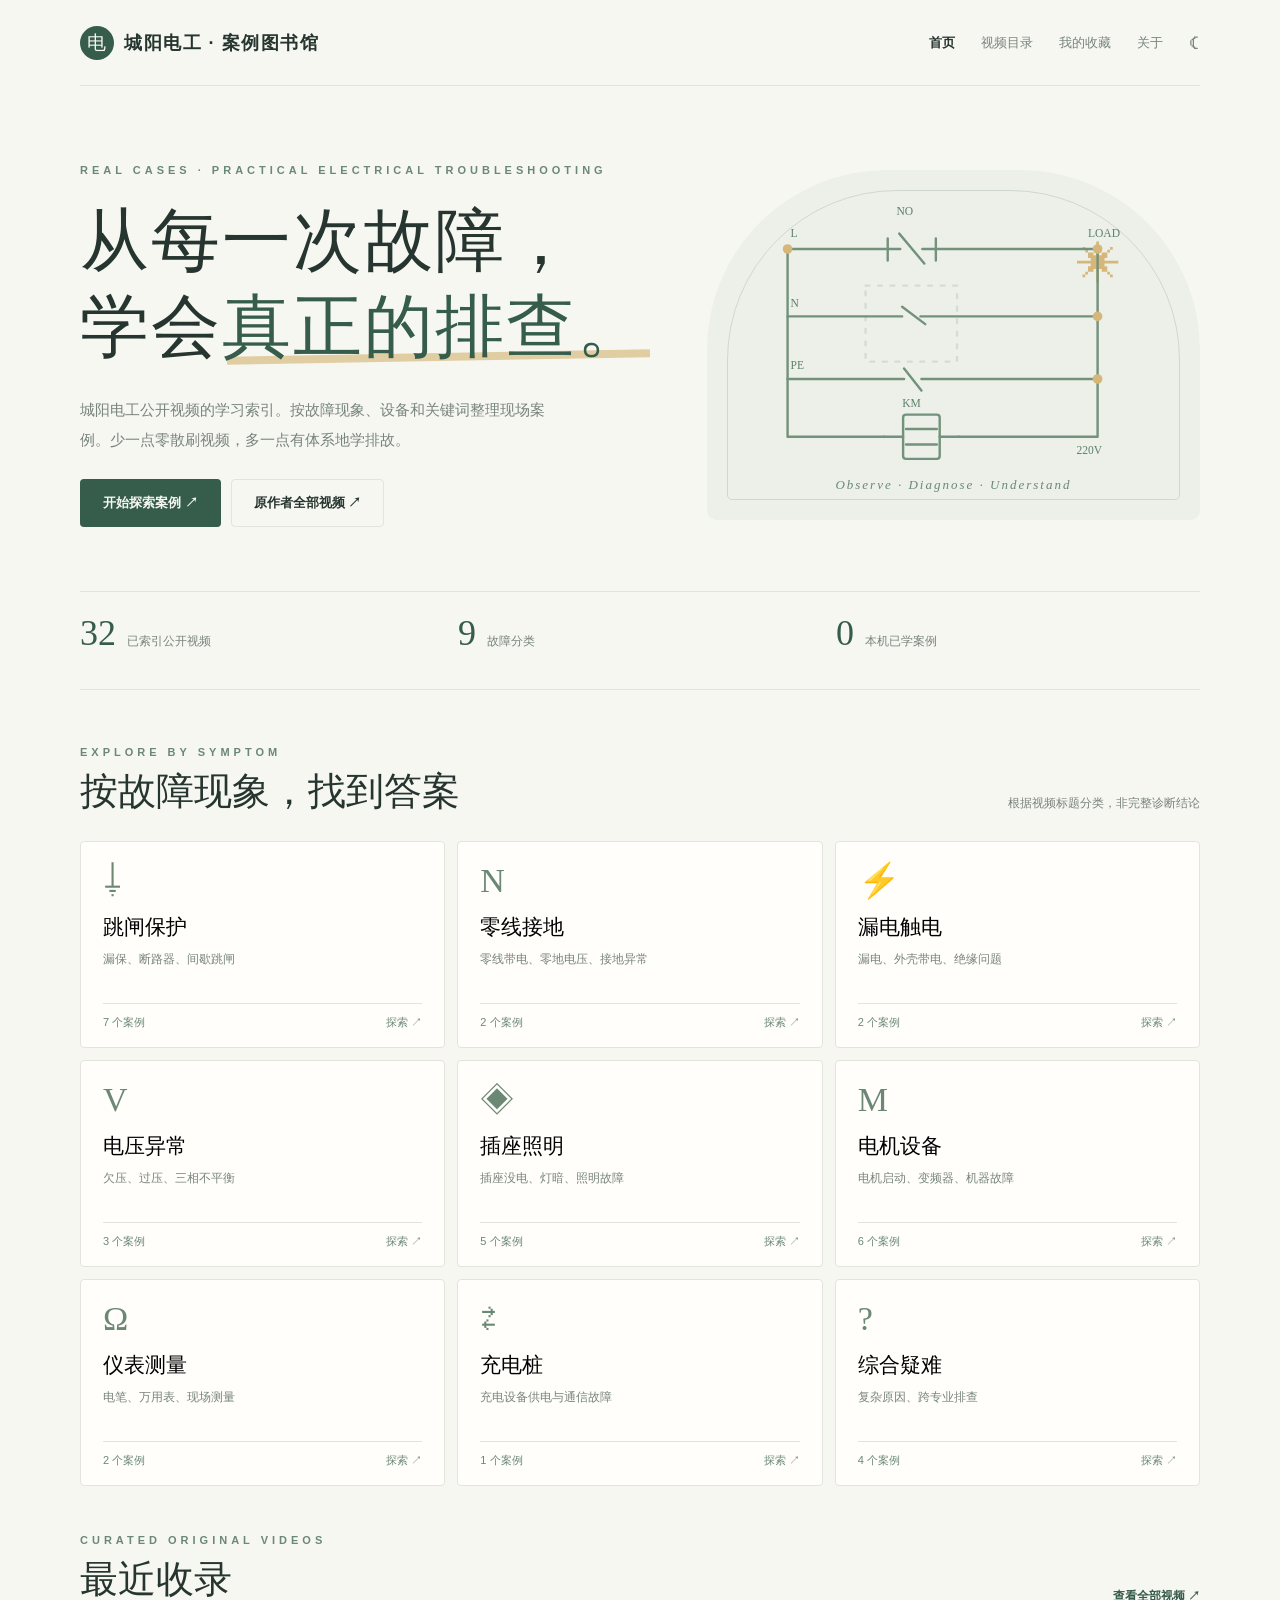
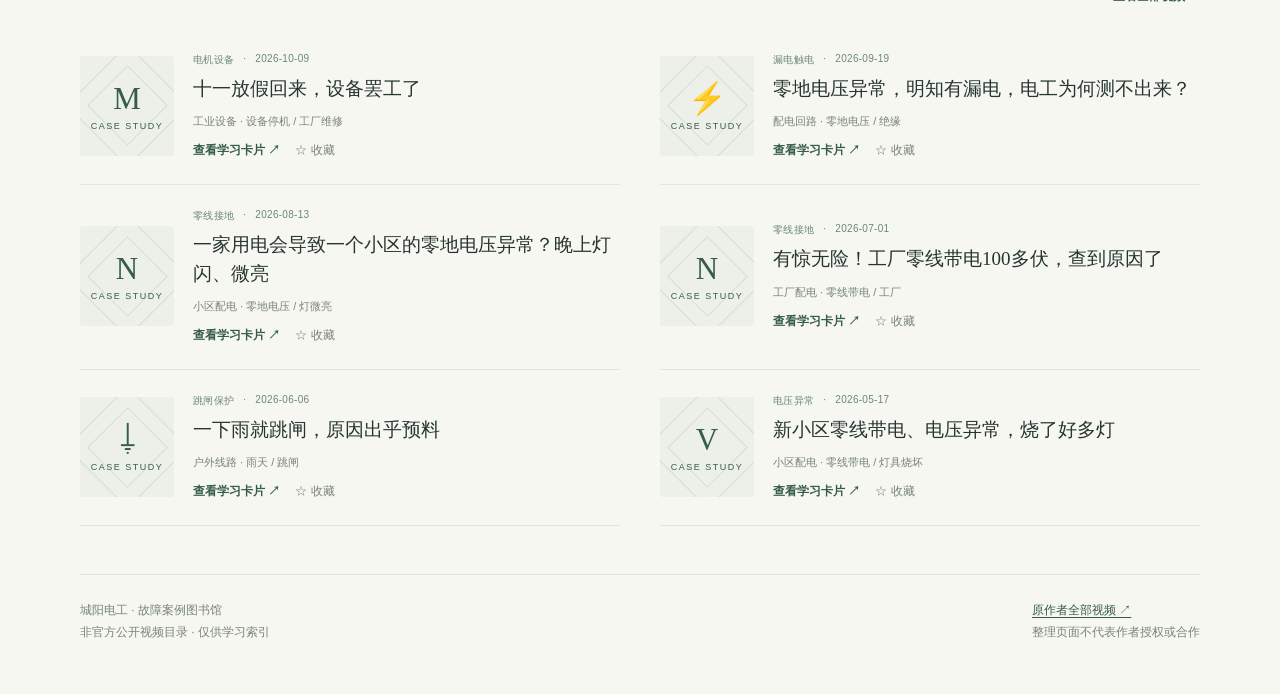
==== chengyang/index.html @ 98146a5b "Launch Chengyang electrician case library with filters, notes, bookmarks and original video links" ====
<!doctype html>
<html lang="zh-CN">
<head>
<meta charset="UTF-8">
<meta name="viewport" content="width=device-width,initial-scale=1,viewport-fit=cover">
<meta name="theme-color" content="#f7f7f2">
<meta name="description" content="城阳电工 · 故障案例图书馆：按跳闸、漏电、零线异常、电压异常、电机和设备等主题整理作者公开视频，并支持检索、收藏和学习笔记。">
<title>城阳电工 · 故障案例图书馆</title>
<style>
:root{--paper:#f7f7f2;--surface:#fffefb;--ink:#26352f;--muted:#78847c;--subtle:#a7b0a7;--green:#365c4b;--green2:#6b8874;--gold:#d6b779;--border:#e1e5db;--shade:#ecf0e9;--danger:#9d5b49;--serif:'Songti SC','STSong','Noto Serif CJK SC','SimSun',Georgia,serif;--sans:-apple-system,BlinkMacSystemFont,'PingFang SC','Microsoft YaHei','Noto Sans CJK SC',sans-serif}
:root.dark{--paper:#171e1a;--surface:#202a24;--ink:#ecf1e8;--muted:#adbbae;--subtle:#7c9583;--green:#b3d3bd;--green2:#93b19b;--gold:#ba9964;--border:#34483b;--shade:#28362c;--danger:#e1a18e;color-scheme:dark}
*{box-sizing:border-box}html{scroll-behavior:smooth}body{margin:0;background:var(--paper);color:var(--ink);font-family:var(--sans);-webkit-font-smoothing:antialiased}a{color:inherit}button,input,select,textarea{font:inherit}button,a,input,select,textarea{outline-offset:3px}button{cursor:pointer}button:disabled{opacity:.45;cursor:not-allowed}
button:focus-visible,a:focus-visible,input:focus-visible,textarea:focus-visible{outline:2px solid var(--green)}
button{border:0} .container{width:min(1120px,calc(100% - 64px));margin:auto}.top{height:86px;display:flex;align-items:center;justify-content:space-between;border-bottom:1px solid var(--border);gap:12px}.logo{display:flex;align-items:center;gap:10px;text-decoration:none;font-weight:700;letter-spacing:1.5px;font-size:18px;white-space:nowrap}.mark{display:grid;place-items:center;background:var(--green);color:var(--paper);width:34px;height:34px;border-radius:50%;font:19px Georgia,serif}.nav{display:flex;align-items:center;gap:24px}.nav button{background:transparent;color:var(--muted);padding:10px 1px;font-size:13px;white-space:nowrap}.nav button.active{color:var(--ink);font-weight:700}.theme{font-size:20px!important} .kicker{font-size:11px;letter-spacing:4px;font-weight:800;color:var(--green2)}.hero{padding:78px 0 64px;display:grid;grid-template-columns:1.08fr .92fr;gap:48px;align-items:center}.hero h1{font:500 clamp(42px,5.4vw,73px)/1.25 var(--serif);letter-spacing:2px;margin:22px 0 24px}.hero h1 em{font-style:normal;color:var(--green);position:relative}.hero h1 em:after{content:'';position:absolute;height:8px;background:var(--gold);opacity:.65;left:5px;right:-2px;bottom:4px;z-index:-1;transform:rotate(-1deg)}.hero p{max-width:470px;font-size:15px;line-height:2;color:var(--muted);margin:0 0 24px}.actions{display:flex;gap:10px;align-items:center;flex-wrap:wrap}.primary{background:var(--green);color:var(--paper);padding:15px 23px;border-radius:4px;font-weight:700;font-size:13px}.primary:hover{filter:brightness(.93)}.secondary{background:transparent;border:1px solid var(--border);color:var(--ink);padding:14px 22px;border-radius:4px;font-weight:600;font-size:13px}.art{min-height:350px;background:var(--shade);border-radius:180px 180px 9px 9px;position:relative;overflow:hidden;display:flex;align-items:center;justify-content:center}.art:after{content:'';position:absolute;inset:20px;border:1px solid var(--green2);opacity:.23;border-radius:170px 170px 5px 5px}.diagram{width:82%;z-index:1}.art-note{position:absolute;bottom:27px;text-align:center;font:italic 13px Georgia,serif;letter-spacing:2px;color:var(--green2)}.spark{position:absolute;top:20%;right:16%;font-size:44px;color:var(--gold)}.rule{border-top:1px solid var(--border)}.stats{display:grid;grid-template-columns:repeat(3,1fr);padding:20px 0 35px;gap:14px}.stat{display:flex;align-items:baseline;gap:11px}.stat strong{font:36px Georgia,serif;color:var(--green)}.stat span{font-size:12px;color:var(--muted)}.section{padding:56px 0 48px}.heading{display:flex;justify-content:space-between;gap:15px;align-items:end;margin-bottom:24px}.heading h2{margin:9px 0 0;font:500 clamp(27px,3vw,39px)/1.3 var(--serif)}.heading p{color:var(--muted);font-size:12px;margin:0 0 5px}.categories{display:grid;grid-template-columns:repeat(3,1fr);gap:12px}.category{background:var(--surface);border:1px solid var(--border);padding:22px 22px 17px;border-radius:4px;text-align:left;transition:transform .2s,box-shadow .2s}.category:hover{transform:translateY(-2px);box-shadow:0 10px 30px #26352f10}.category .symbol{font:34px Georgia,serif;color:var(--green2);line-height:1}.category h3{font:500 21px var(--serif);margin:15px 0 8px}.category p{font-size:12px;color:var(--muted);line-height:1.7;min-height:39px;margin:0 0 15px}.category footer{border-top:1px solid var(--border);padding-top:11px;font-size:11px;color:var(--green2);display:flex;justify-content:space-between}.catalog{padding:55px 0 80px}.toolbar{display:grid;grid-template-columns:1fr auto;gap:12px;align-items:center;margin-bottom:18px}.search{position:relative}.search input{width:100%;padding:17px 18px 17px 46px;border:1px solid var(--border);border-radius:4px;background:var(--surface);color:var(--ink);font-size:14px}.search svg{position:absolute;top:17px;left:17px;stroke:var(--muted)}.toolbar select{height:53px;padding:0 15px;border:1px solid var(--border);background:var(--surface);color:var(--ink);border-radius:4px}.chips{display:flex;gap:9px;overflow-x:auto;scrollbar-width:none;padding:0 0 20px}.chips::-webkit-scrollbar{display:none}.chip{border:1px solid var(--border);border-radius:50px;padding:9px 15px;background:transparent;color:var(--muted);white-space:nowrap;font-size:12px}.chip.selected{color:var(--paper);background:var(--green);border-color:var(--green)}.resultsbar{border-top:1px solid var(--border);border-bottom:1px solid var(--border);padding:15px 0;display:flex;justify-content:space-between;gap:10px;font-size:12px;color:var(--muted)}.resultsbar strong{color:var(--ink)}.entries{display:grid;grid-template-columns:repeat(2,minmax(0,1fr));gap:0 40px}.entry{padding:24px 0 25px;border-bottom:1px solid var(--border);display:grid;grid-template-columns:94px 1fr;gap:19px;align-items:center;min-width:0}.thumb{height:100px;border-radius:3px;display:flex;align-items:center;justify-content:center;flex-direction:column;color:var(--green);background:var(--shade);font:31px var(--serif);position:relative;overflow:hidden}.thumb:before,.thumb:after{content:'';position:absolute;border:1px solid var(--green2);opacity:.18;transform:rotate(45deg)}.thumb:before{width:85px;height:85px}.thumb:after{width:55px;height:55px}.thumb small{font:9px var(--sans);letter-spacing:1.5px;position:relative;z-index:2;margin-top:4px}.thumb b{position:relative;z-index:2;font-weight:500}.entry .meta{color:var(--green2);font-size:10px;letter-spacing:.3px;margin-bottom:8px;display:flex;gap:9px;flex-wrap:wrap}.entry h3{font:500 19px/1.5 var(--serif);margin:0 0 8px}.entry h3 button{color:var(--ink);text-align:left;background:transparent;padding:0}.entry h3 button:hover{color:var(--green)}.entry .tags{font-size:11px;color:var(--muted);line-height:1.9;white-space:normal}.entry-actions{margin-top:10px;display:flex;align-items:center;gap:15px}.textbtn{padding:0;background:transparent;color:var(--green);font-size:12px;font-weight:700}.mutebtn{padding:0;background:transparent;color:var(--muted);font-size:12px}.empty{text-align:center;padding:65px 10px;color:var(--muted);font-size:14px;line-height:2;grid-column:1/-1}.endbar{display:flex;justify-content:center;padding-top:29px}.more{padding:13px 23px;color:var(--ink);background:var(--surface);border:1px solid var(--border)}.about{padding:55px 0;border-top:1px solid var(--border)}.about-grid{display:grid;grid-template-columns:1fr 1fr;gap:56px}.about h3{font:26px var(--serif);margin:10px 0}.about p,.about li{font-size:13px;color:var(--muted);line-height:2}.about a{color:var(--green);text-underline-offset:4px}.footer{padding:25px 0 50px;border-top:1px solid var(--border);display:flex;justify-content:space-between;gap:20px;color:var(--muted);font-size:12px;line-height:1.8}.view{display:none}.view.on{display:block}.back{padding:0;background:transparent;color:var(--muted);font-size:13px;margin:38px 0 15px}.detail{max-width:770px;margin:auto;padding:0 0 72px}.detail .detail-title{font:500 clamp(30px,4vw,49px)/1.5 var(--serif);margin:20px 0}.detail .date{font-size:12px;color:var(--muted)}.detail .intro{font-size:16px;line-height:2;color:var(--muted);margin:26px 0}.detail-box{border:1px solid var(--border);background:var(--surface);padding:26px;margin:27px 0}.detail-box h3{font:500 23px var(--serif);margin:0 0 15px}.detail-box p,.detail-box li{line-height:2;color:var(--muted);font-size:14px}.detail-box ol{margin-bottom:0;padding-left:22px}.label{font-size:11px;letter-spacing:3px;color:var(--green2);font-weight:800}.detail .inline-actions{display:flex;gap:12px;flex-wrap:wrap;margin:24px 0}.detail textarea{width:100%;min-height:125px;border:1px solid var(--border);background:var(--paper);padding:17px;color:var(--ink);resize:vertical;border-radius:3px;line-height:1.7}.hint{color:var(--muted);font-size:11px;line-height:1.8}.alert{padding:13px 18px;background:var(--shade);border-left:3px solid var(--gold);line-height:1.8;color:var(--muted);font-size:12px}.importbox{margin-top:25px;display:grid;gap:13px}.importbox textarea{height:95px}.importbox code{font-size:11px;background:var(--shade);padding:4px}.import-controls{display:flex;gap:12px;align-items:center;flex-wrap:wrap}.footlink{color:var(--green);text-decoration:underline;text-underline-offset:3px}.notice{min-height:20px;font-size:12px;color:var(--green);margin-top:10px}.error{color:var(--danger)}.loading{padding:50px 0;text-align:center;color:var(--muted)}
@media(max-width:830px){.hero{grid-template-columns:1fr .8fr;gap:20px}.hero h1{font-size:48px}.art{min-height:300px}.entries{gap:0 20px}.entry{grid-template-columns:78px 1fr;gap:12px}.thumb{height:86px}.entry h3{font-size:17px}}
@media(max-width:630px){.container{width:calc(100% - 36px)}.top{height:68px}.logo{font-size:14px}.mark{width:29px;height:29px;font-size:17px}.nav{gap:12px}.nav button{font-size:11px}.nav .hide-xs{display:none}.hero{padding:50px 0 35px;grid-template-columns:1fr}.hero h1{font-size:clamp(41px,11vw,58px);margin:14px 0}.hero p{font-size:13px}.art{min-height:220px;max-height:235px;border-radius:140px 140px 6px 6px}.diagram{width:65%;height:210px}.art-note{bottom:13px}.stats{gap:3px;padding:18px 0 22px}.stat{gap:5px;flex-direction:column}.stat strong{font-size:28px}.stat span{font-size:10px}.section{padding:35px 0}.heading h2{font-size:29px}.heading p{font-size:10px}.categories{grid-template-columns:repeat(2,1fr);gap:9px}.category{padding:17px 14px 13px}.category h3{font-size:18px}.category p{font-size:11px;min-height:53px}.catalog{padding:37px 0}.entries{grid-template-columns:1fr}.entry{grid-template-columns:90px 1fr;padding:20px 0}.entry h3{font-size:19px}.toolbar{grid-template-columns:1fr}.toolbar select{height:42px}.about-grid{grid-template-columns:1fr;gap:15px}.footer{flex-direction:column}.detail .detail-title{font-size:31px}.detail-box{padding:20px}.hero .primary,.hero .secondary{padding:13px 17px}}
</style>
</head>
<body>
<div class="container">
<header class="top">
<a class="logo" href="#home" id="brand"><span class="mark">电</span><span>城阳电工 · 案例图书馆</span></a>
<nav class="nav" aria-label="主导航">
<button data-nav="home" class="active">首页</button>
<button data-nav="catalog">视频目录</button>
<button data-nav="saved" class="hide-xs">我的收藏</button>
<button data-nav="about" class="hide-xs">关于</button>
<button id="themeBtn" class="theme" title="切换深色模式" aria-label="切换深色模式">☾</button>
</nav>
</header>
<div id="homeView" class="view on">
<section class="hero">
<div>
<div class="kicker">REAL CASES · PRACTICAL ELECTRICAL TROUBLESHOOTING</div>
<h1>从每一次故障，<br>学会<span><em>真正的排查。</em></span></h1>
<p>城阳电工公开视频的学习索引。按故障现象、设备和关键词整理现场案例。少一点零散刷视频，多一点有体系地学排故。</p>
<div class="actions"><button class="primary" id="startBtn">开始探索案例 ↗</button><button class="secondary" id="sourceBtn">原作者全部视频 ↗</button></div>
</div>
<div class="art" role="img" aria-label="用线条绘制的简约电气控制线路艺术示意">
<svg class="diagram" viewBox="0 0 420 360" fill="none" xmlns="http://www.w3.org/2000/svg" aria-hidden="true">
<g stroke="#73927B" stroke-width="2.5" stroke-linejoin="round" stroke-linecap="round">
<path d="M38 80H142M192 80H360M38 80V275H138M216 275H360V80"/><path d="M142 69V92M192 69V92M154 64L180 95M142 80H155M178 80H192"/><path d="M38 150H142M192 150H360M142 150H157M176 150H192M157 140L181 158"/><path d="M38 215H142M192 215H360M142 215H159M177 215H192M159 204L177 227"/><path d="M138 275h20M216 275h-20"/><rect x="158" y="252" width="38" height="46" rx="3"/><path d="M161 267h32M161 283h32"/><path d="M119 118H214V197H119Z" stroke-dasharray="4 9" opacity=".2"/></g><g fill="#5E816B" font-family="Georgia" font-size="12"><text x="41" y="68">L</text><text x="41" y="140">N</text><text x="41" y="205">PE</text><text x="157" y="244">KM</text><text x="350" y="68">LOAD</text><text x="338" y="293">220V</text><text x="151" y="45">NO</text></g><g fill="#D6B779"><circle cx="360" cy="80" r="5"/><circle cx="360" cy="150" r="5"/><circle cx="360" cy="215" r="5"/><circle cx="38" cy="80" r="5"/></g></svg>
<div class="spark">✳</div><div class="art-note">Observe · Diagnose · Understand</div>
</div>
</section>
<div class="rule"></div>
<div class="stats"><div class="stat"><strong id="totalStat">—</strong><span>已索引公开视频</span></div><div class="stat"><strong id="categoryStat">—</strong><span>故障分类</span></div><div class="stat"><strong id="learnedStat">0</strong><span>本机已学案例</span></div></div>
<div class="rule"></div>
<section class="section" id="categorySection"><div class="heading"><div><div class="kicker">EXPLORE BY SYMPTOM</div><h2>按故障现象，找到答案</h2></div><p>根据视频标题分类，非完整诊断结论</p></div><div class="categories" id="categoryGrid"></div></section>
<section class="section" style="padding-top:0"><div class="heading"><div><div class="kicker">CURATED ORIGINAL VIDEOS</div><h2>最近收录</h2></div><button class="textbtn" data-nav="catalog">查看全部视频 ↗</button></div><div class="entries" id="homeEntries"></div></section>
</div>
<div id="catalogView" class="view"><section class="catalog"><div class="heading"><div><div class="kicker">VIDEO ARCHIVE</div><h2>故障视频索引</h2></div><p>关键词检索 · 原视频直达</p></div><div class="toolbar"><label class="search"><svg width="20" height="20" viewBox="0 0 24 24" fill="none" stroke-width="2"><circle cx="11" cy="11" r="7"/><path d="m16 16 5 5"/></svg><input id="search" placeholder="搜索：漏保跳闸、零线、接触器、电压……" autocomplete="off"></label><select id="sort" aria-label="排序"><option value="newest">最新收录日期</option><option value="oldest">从早到晚</option><option value="name">按标题</option></select></div><div class="chips" id="chips"></div><div class="resultsbar"><span>找到 <strong id="matchCount">0</strong> 条视频</span><span id="coverage">仅展示已核验目录</span></div><div class="entries" id="catalogEntries"></div><div class="endbar" id="loadArea"><button class="more" id="loadMore">加载更多 ↓</button></div></section></div>
<div id="savedView" class="view"><section class="catalog"><div class="heading"><div><div class="kicker">PERSONAL LIBRARY</div><h2>收藏与学习记录</h2></div><p>只保存在当前浏览器中</p></div><div class="chips"><button class="chip selected" data-record="saved">我的收藏</button><button class="chip" data-record="learned">已学完</button></div><div class="entries" id="savedEntries"></div></section></div>
<div id="detailView" class="view"><div class="detail"><button class="back" id="backBtn">← 返回案例列表</button><div class="label" id="detailMeta"></div><h1 class="detail-title" id="detailTitle"></h1><div class="date" id="detailDate"></div><p class="intro" id="detailIntro"></p><div class="inline-actions"><a class="primary" id="detailVideo" target="_blank" rel="noopener noreferrer">前往原视频观看 ↗</a><button class="secondary" id="detailSave">☆ 加入收藏</button><button class="secondary" id="detailLearn">✓ 标为已学</button></div><div class="alert">视频版权及内容归原作者所有。本网站只整理公开标题、分类与跳转链接，不提供视频搬运或未经核实的现场诊断结论。实际电气检修必须落实停电隔离、验电与防护等安全措施。</div><div class="detail-box"><div class="label">LEARN WITH A QUESTION</div><h3>带着这几个问题看视频</h3><ol id="detailQuestions"></ol></div><div class="detail-box"><div class="label">PERSONAL NOTES</div><h3>我的学习笔记</h3><p>把实际故障现象、测量依据、排查顺序、最终原因分别记录下来。笔记仅存本机，不会公开上传。</p><textarea id="detailNote" placeholder="故障现象：&#10;测量依据：&#10;排查步骤：&#10;最终原因（按视频核对）："></textarea><div class="notice" id="noteSaved" role="status"></div></div><div class="detail-box"><div class="label">ORIGINAL SOURCE</div><h3>视频来源</h3><p>作者：<a class="footlink" id="authorLink" target="_blank" rel="noopener noreferrer">城阳电工电路</a></p><p>原始视频：<a class="footlink" id="copySource" target="_blank" rel="noopener noreferrer">打开哔哩哔哩原视频</a></p><p class="hint">分类系资料整理，不构成原作者授权、认可或专业鉴定。</p></div></div></div>
<div id="aboutView" class="view"><section class="about"><div class="heading"><div><div class="kicker">ABOUT THE LIBRARY</div><h2>关于这个学习索引</h2></div></div><div class="about-grid"><div><h3>为什么建立？</h3><p>现场电工短视频常按时间流展示，不便按故障查找。这里按跳闸、漏电触电、零线与接地、电压异常、照明插座、电机设备和仪表等分类，方便“带着问题找案例”。</p><p>目前仅包含已核验的部分公开作品，<strong>并非作者全部视频</strong>；视频数量以页面当前数据为准。后续补齐需要进一步核实完整公开目录。</p><p><a id="allSourceLink" target="_blank" rel="noopener noreferrer" href="https://space.bilibili.com/1985127693/video">浏览原作者完整视频主页 ↗</a></p></div><div><h3>版权与安全</h3><p>本站是非官方学习索引，不下载、不重新托管或改编作者视频；标题与原链接用于指引用户前往源平台学习。本站不附会具体维修原因，不保证每条视频展示的操作适用于其他场景。</p><p>如权利人希望纠正署名或移除索引，可通过网站所在 GitHub 仓库的 Issue 提交请求。</p><p>学习记录、笔记和个人导入的视频数据仅存浏览器本地；清除浏览器数据后可能丢失。</p></div></div><div class="detail-box"><div class="label">IMPORT MORE LINKS</div><h3>导入你整理的视频清单</h3><p>如已取得公开视频清单，可批量导入 JSON 文件。每条至少需要真实视频 URL 与标题。导入内容只在你的浏览器本机显示，若要让所有访客都看到，需要更新 GitHub 中的 <code>chengyang/videos.json</code>。</p><div class="importbox"><div class="import-controls"><label class="secondary" style="cursor:pointer">选择 JSON 文件<input id="importFile" type="file" accept=".json,application/json" hidden></label><button class="secondary" id="exportBtn">导出本机完整索引</button><button class="secondary" id="clearImport">清除本机导入</button></div><p class="hint">支持数组或带 items 数组的文件。示例：<code>[{"title":"某个公开案例","url":"https://www.bilibili.com/video/BV.../","category":"跳闸保护"}]</code>。拒绝无效视频地址，不批量嵌入媒体文件。</p><div id="importStatus" class="notice" role="status"></div></div></div></section></div>
<footer class="footer"><span>城阳电工 · 故障案例图书馆<br>非官方公开视频目录 · 仅供学习索引</span><span><a id="footerSource" target="_blank" rel="noopener noreferrer" class="footlink" href="https://space.bilibili.com/1985127693/video">原作者全部视频 ↗</a><br>整理页面不代表作者授权或合作</span></footer>
</div>
<script>
(function(){
'use strict';
var ROOT='https://space.bilibili.com/1985127693/video';
var CATEGORY=[
 {name:'跳闸保护',symbol:'⏚',description:'漏保、断路器、间歇跳闸'},
 {name:'零线接地',symbol:'N',description:'零线带电、零地电压、接地异常'},
 {name:'漏电触电',symbol:'⚡',description:'漏电、外壳带电、绝缘问题'},
 {name:'电压异常',symbol:'V',description:'欠压、过压、三相不平衡'},
 {name:'插座照明',symbol:'◈',description:'插座没电、灯暗、照明故障'},
 {name:'电机设备',symbol:'M',description:'电机启动、变频器、机器故障'},
 {name:'仪表测量',symbol:'Ω',description:'电笔、万用表、现场测量'},
 {name:'充电桩',symbol:'⇄',description:'充电设备供电与通信故障'},
 {name:'综合疑难',symbol:'?',description:'复杂原因、跨专业排查'}
];
var QUESTIONS={
'跳闸保护':['跳闸发生在什么时间、什么负载条件下？','视频中是否区分了过载、短路与剩余电流保护？','定位时依次排除了哪些回路或设备？'],
'零线接地':['异常电压是在哪两个参考点之间测得的？','是否存在中性线连接异常、负载不平衡或测量干扰？','哪些现象是观察结果，哪些属于视频作者的诊断？'],
'漏电触电':['电人或漏电现象在哪些工况下出现？','测量时是否区分电压读数与实际漏电流？','有没有确认接地、绝缘与剩余电流保护的状态？'],
'电压异常':['异常电压测量的位置和负载情况是什么？','现象是否随负载变化，是否具有时段性？','视频通过什么证据锁定故障范围？'],
'插座照明':['有电压但无法带负载，还是完全断电？','故障是否发生在开关、接点、线路或上游供电？','定位的先后顺序是什么？'],
'电机设备':['启动、运行还是停机时出现异常？','排查是否同时考虑供电、控制与机械负载？','视频中最后的判断由什么测试结果支持？'],
'仪表测量':['使用的是什么测量方法与量程？','测量参考点、仪表输入阻抗和工况会影响读数吗？','应怎样交叉核对结果，避免单次读数误判？'],
'充电桩':['供电正常但不能充电，还是充电时中断？','故障指向供电回路、保护装置还是设备自身？','诊断过程依赖了哪些可核对信息？'],
'综合疑难':['作者最初获得了哪些故障线索？','如何从可疑点缩小故障范围，而不是反复更换器件？','最后得到的证据是什么，是否仍有未验证的猜测？']
};
var ITEMS=[],display=[],page=1,category='全部',term='',currentId='',lastView='catalog',recordMode='saved';
var KEY='cy-electrician-v1';
var state={saved:[],learned:[],notes:{},imports:[]};
try{var data=JSON.parse(localStorage.getItem(KEY)||'null');if(data&&typeof data==='object'){state.saved=Array.isArray(data.saved)?data.saved:[];state.learned=Array.isArray(data.learned)?data.learned:[];state.notes=data.notes&&typeof data.notes==='object'?data.notes:{};state.imports=Array.isArray(data.imports)?data.imports:[]}}catch(e){}
function save(){try{localStorage.setItem(KEY,JSON.stringify(state))}catch(e){}}
function el(id){return document.getElementById(id)}
function esc(v){return String(v==null?'':v).replace(/[&<>"']/g,function(s){return {'&':'&amp;','<':'&lt;','>':'&gt;','"':'&quot;',"'":'&#39;'}[s]})}
function cleanLink(link){try{var u=new URL(String(link));if(!['https:','http:'].includes(u.protocol))return '';var host=u.hostname.toLowerCase();if(!['bilibili.com','www.bilibili.com','m.bilibili.com','b23.tv'].includes(host))return '';return u.href}catch(e){return ''}}
function normalize(item){if(!item||!item.title||!item.url)return null;var url=cleanLink(item.url);if(!url)return null;return {id:String(item.id||url.match(/BV[a-zA-Z0-9]+/)?.[0]||url).slice(0,150),title:String(item.title).slice(0,240),url:url,date:String(item.date||'').slice(0,22),category:CATEGORY.some(function(c){return c.name===item.category})?item.category:'综合疑难',equipment:String(item.equipment||'未分类设备').slice(0,70),tags:Array.isArray(item.tags)?item.tags.slice(0,8).map(String):[],platform:'bilibili',status:String(item.status||'用户自行导入').slice(0,70)}}
function uniq(items){var seen=new Set();return items.map(normalize).filter(function(it){if(!it||seen.has(it.url))return false;seen.add(it.url);return true})}
function all(){return uniq(ITEMS.concat(state.imports))}
function setView(name){if(!['home','catalog','saved','about','detail'].includes(name))name='home';document.querySelectorAll('.view').forEach(function(v){v.classList.toggle('on',v.id===name+'View')});document.querySelectorAll('[data-nav]').forEach(function(v){v.classList.toggle('active',v.getAttribute('data-nav')===name)});if(name==='catalog')renderCatalog();if(name==='saved')renderSaved();if(name==='home')renderHome();window.scrollTo(0,0);if(name!=='detail')lastView=name}
function cards(list){if(!list.length)return '<div class="empty">暂时没有符合条件的视频。<br>试试其他关键词或分类。</div>';return list.map(function(it){var cid=CATEGORY.findIndex(function(c){return c.name===it.category});var mark=CATEGORY[cid]||CATEGORY[CATEGORY.length-1];return '<article class="entry"><div class="thumb" aria-hidden="true"><b>'+esc(mark.symbol)+'</b><small>CASE STUDY</small></div><div><div class="meta"><span>'+esc(it.category)+'</span><span>·</span><span>'+esc(it.date||'日期未标')+'</span></div><h3><button data-open="'+esc(it.id)+'">'+esc(it.title)+'</button></h3><div class="tags">'+esc(it.equipment)+(it.tags.length?' · '+esc(it.tags.slice(0,2).join(' / ')):'')+'</div><div class="entry-actions"><button class="textbtn" data-open="'+esc(it.id)+'">查看学习卡片 ↗</button><button class="mutebtn" data-fav="'+esc(it.id)+'">'+(state.saved.includes(it.id)?'★ 已收藏':'☆ 收藏')+'</button></div></div></article>'}).join('')}
function updateStats(){el('totalStat').textContent=all().length;el('categoryStat').textContent=CATEGORY.filter(function(c){return all().some(function(x){return x.category===c.name})}).length;el('learnedStat').textContent=state.learned.length}
function renderHome(){var items=all();updateStats();el('categoryGrid').innerHTML=CATEGORY.map(function(c){var n=items.filter(function(v){return v.category===c.name}).length;return '<button class="category" data-cat="'+esc(c.name)+'"><span class="symbol">'+esc(c.symbol)+'</span><h3>'+esc(c.name)+'</h3><p>'+esc(c.description)+'</p><footer><span>'+n+' 个案例</span><span>探索 ↗</span></footer></button>'}).join('');el('homeEntries').innerHTML=cards(items.slice().sort(function(a,b){return b.date.localeCompare(a.date)}).slice(0,6))}
function renderChips(){el('chips').innerHTML=['全部'].concat(CATEGORY.map(function(c){return c.name})).map(function(c){return '<button class="chip'+(category===c?' selected':'')+'" data-filter="'+esc(c)+'">'+esc(c)+'</button>'}).join('')}
function renderCatalog(){renderChips();var order=el('sort').value;display=all().filter(function(it){if(category!=='全部'&&it.category!==category)return false;var key=[it.title,it.category,it.equipment,it.tags.join(' '),it.date].join(' ').toLowerCase();return key.includes(term.toLowerCase())});display.sort(function(a,b){if(order==='oldest')return a.date.localeCompare(b.date);if(order==='name')return a.title.localeCompare(b.title,'zh-CN');return b.date.localeCompare(a.date)});el('catalogEntries').innerHTML=cards(display.slice(0,page*12));el('matchCount').textContent=display.length;el('loadArea').style.display=display.length>page*12?'flex':'none'}
function renderSaved(){var a=all();var list=a.filter(function(it){return state[recordMode].includes(it.id)});el('savedEntries').innerHTML=cards(list);document.querySelectorAll('[data-record]').forEach(function(b){b.classList.toggle('selected',b.dataset.record===recordMode)})}
function openDetail(id){var item=all().find(function(it){return it.id===id});if(!item)return;var visible=document.querySelector('.view.on');if(visible&&visible.id!=='detailView')lastView=visible.id.replace('View','');currentId=id;el('detailMeta').textContent=(item.category||'现场案例')+' / '+item.equipment;el('detailTitle').textContent=item.title;el('detailDate').textContent=(item.date||'发布时间未标')+' · 视频资料归原作者所有';el('detailIntro').textContent='本页是视频学习卡片，而不是视频内容转写或对故障的定论。请观看原视频，结合现场测量与安全操作要求，记录作者实际采用的排查思路。';el('detailQuestions').innerHTML=(QUESTIONS[item.category]||QUESTIONS['综合疑难']).map(function(s){return '<li>'+esc(s)+'</li>'}).join('');el('detailVideo').href=item.url;el('copySource').href=item.url;el('authorLink').href=ROOT;el('detailNote').value=state.notes[id]||'';el('noteSaved').textContent='';updateDetailButtons();setView('detail')}
function updateDetailButtons(){el('detailSave').textContent=state.saved.includes(currentId)?'★ 已收藏':'☆ 加入收藏';el('detailLearn').textContent=state.learned.includes(currentId)?'✓ 已学完':'✓ 标为已学'}
function toggle(collection,id){var arr=state[collection],i=arr.indexOf(id);if(i>=0)arr.splice(i,1);else arr.push(id);save();updateDetailButtons();renderHome();renderCatalog();renderSaved()}
function parseImport(text){var x=JSON.parse(text);var arr=Array.isArray(x)?x:x.items;if(!Array.isArray(arr))throw Error('请选择包含视频数组或 items 数组的 JSON 文件');var normalized=uniq(arr);if(!normalized.length)throw Error('没有找到合规的原始视频链接和标题');return normalized}
function importItems(data){state.imports=uniq(state.imports.concat(data)).filter(function(x){return !ITEMS.some(function(y){return y.url===x.url})});save();updateStats();renderHome();renderCatalog();el('importStatus').textContent='已导入 '+data.length+' 条有效记录。本机额外保存 '+state.imports.length+' 条，其他访问者无法看到。'}
document.querySelectorAll('[data-nav]').forEach(function(b){b.addEventListener('click',function(){setView(b.dataset.nav)})});
el('brand').addEventListener('click',function(e){e.preventDefault();setView('home')});
el('startBtn').addEventListener('click',function(){setView('catalog')});
el('sourceBtn').addEventListener('click',function(){window.open(ROOT,'_blank','noopener,noreferrer')});
el('themeBtn').addEventListener('click',function(){document.documentElement.classList.toggle('dark');var dark=document.documentElement.classList.contains('dark');el('themeBtn').textContent=dark?'☼':'☾';try{localStorage.setItem('cy-theme',dark?'dark':'light')}catch(e){}});
try{if(localStorage.getItem('cy-theme')==='dark'){document.documentElement.classList.add('dark');el('themeBtn').textContent='☼'}}catch(e){}
document.addEventListener('click',function(e){var cat=e.target.closest('[data-cat]');if(cat){category=cat.dataset.cat;page=1;term='';el('search').value='';setView('catalog');return}var filter=e.target.closest('[data-filter]');if(filter){category=filter.dataset.filter;page=1;renderCatalog();return}var rec=e.target.closest('[data-record]');if(rec){recordMode=rec.dataset.record;renderSaved();return}var open=e.target.closest('[data-open]');if(open){openDetail(open.dataset.open);return}var fav=e.target.closest('[data-fav]');if(fav){toggle('saved',fav.dataset.fav);return}});
el('search').addEventListener('input',function(e){term=e.target.value.trim();page=1;renderCatalog()});
el('sort').addEventListener('change',function(){renderCatalog()});
el('loadMore').addEventListener('click',function(){page+=1;renderCatalog()});
el('backBtn').addEventListener('click',function(){setView(lastView==='detail'?'catalog':lastView)});
el('detailSave').addEventListener('click',function(){toggle('saved',currentId)});
el('detailLearn').addEventListener('click',function(){toggle('learned',currentId)});
el('detailNote').addEventListener('input',function(e){state.notes[currentId]=e.target.value;save();el('noteSaved').textContent='已自动保存到当前浏览器';});
el('importFile').addEventListener('change',function(e){var file=e.target.files&&e.target.files[0];if(!file)return;if(file.size>3e6){el('importStatus').textContent='文件过大，请分批导入（单次最多3 MB）';return}var reader=new FileReader();reader.onload=function(){try{importItems(parseImport(reader.result))}catch(err){el('importStatus').textContent='导入失败：'+err.message}};reader.readAsText(file);e.target.value=''});
el('exportBtn').addEventListener('click',function(){var payload=JSON.stringify({owner:'城阳电工电路',items:all()},null,2);var blob=new Blob([payload],{type:'application/json;charset=utf-8'});var u=URL.createObjectURL(blob);var a=document.createElement('a');a.href=u;a.download='chengyang-electrician-catalog.json';a.click();setTimeout(function(){URL.revokeObjectURL(u)},1000)});
el('clearImport').addEventListener('click',function(){if(!confirm('仅清除本机导入的视频列表？收藏和笔记不变。'))return;state.imports=[];save();renderHome();renderCatalog();el('importStatus').textContent='已清除本机额外导入记录'});
function renderLoadError(msg){el('totalStat').textContent='—';el('homeEntries').innerHTML='<div class="empty">'+esc(msg)+'</div>';el('catalogEntries').innerHTML='<div class="empty">'+esc(msg)+'</div>';el('categoryGrid').innerHTML='';}
fetch('./videos.json',{cache:'no-cache'}).then(function(res){if(!res.ok)throw Error('视频索引尚未就绪');return res.json()}).then(function(data){ITEMS=uniq(data.items||[]);renderHome();renderCatalog();if(location.hash==='#catalog')setView('catalog');else if(location.hash==='#saved')setView('saved');else if(location.hash==='#about')setView('about')}).catch(function(err){renderLoadError('视频数据加载失败：'+err.message+'。请刷新网页或稍后重试。')});
})();
</script>
</body>
</html>
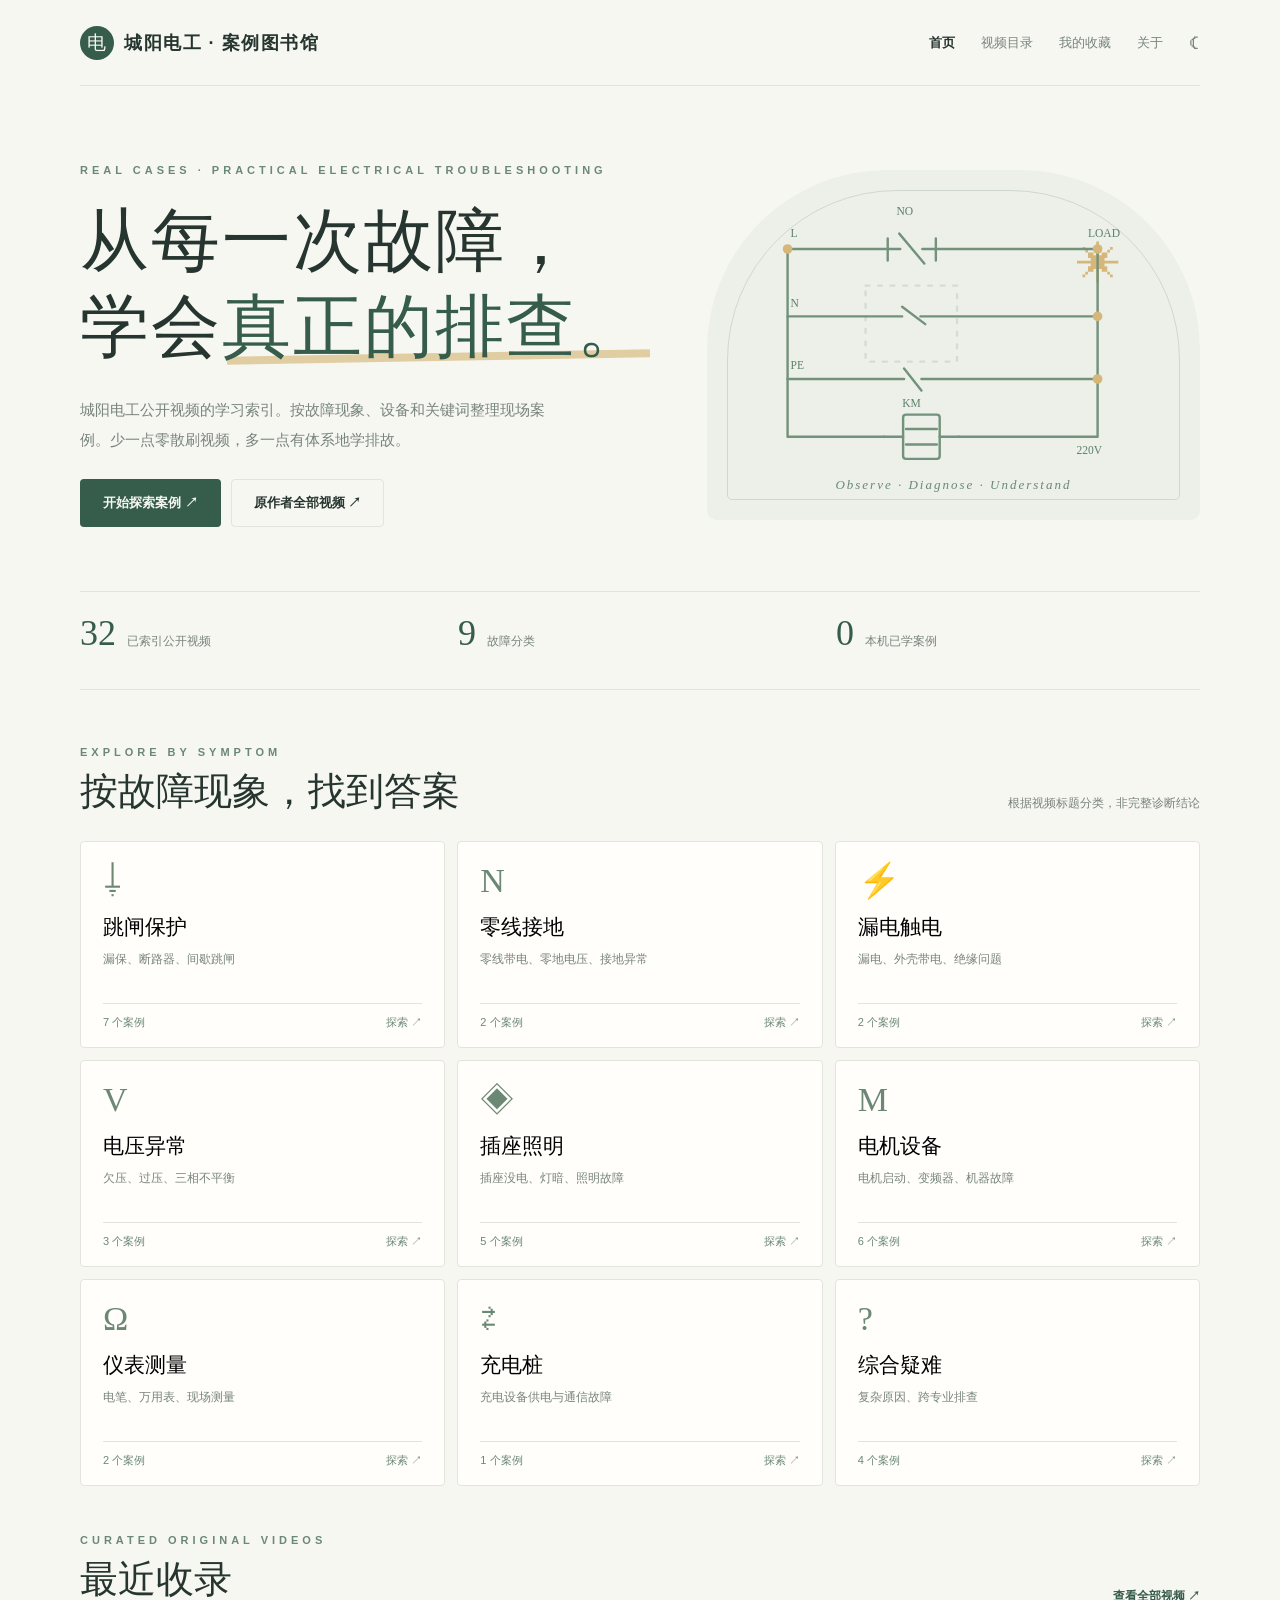
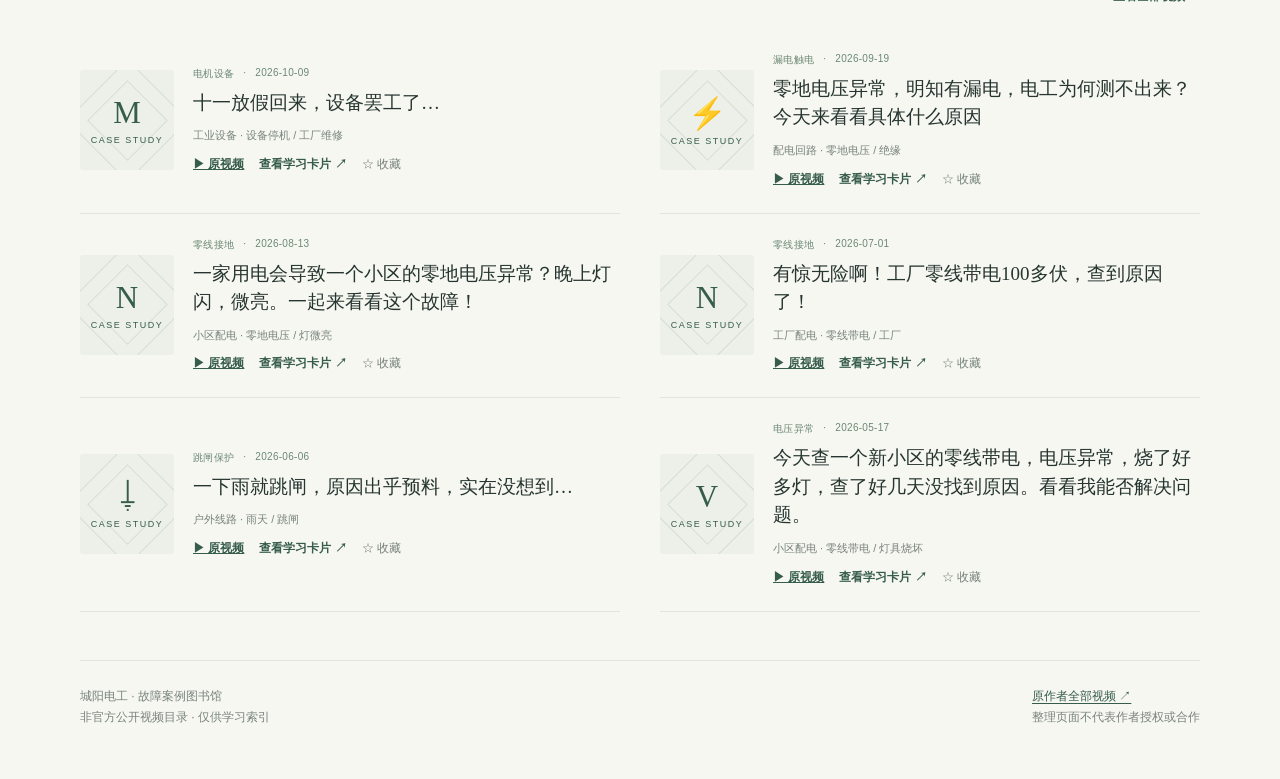
==== commit e1648428: "Make catalog self-contained; add direct original-video links and QA caveat" ====
--- a/chengyang/index.html
+++ b/chengyang/index.html
@@ -49,7 +49,7 @@
 <section class="section" id="categorySection"><div class="heading"><div><div class="kicker">EXPLORE BY SYMPTOM</div><h2>按故障现象，找到答案</h2></div><p>根据视频标题分类，非完整诊断结论</p></div><div class="categories" id="categoryGrid"></div></section>
 <section class="section" style="padding-top:0"><div class="heading"><div><div class="kicker">CURATED ORIGINAL VIDEOS</div><h2>最近收录</h2></div><button class="textbtn" data-nav="catalog">查看全部视频 ↗</button></div><div class="entries" id="homeEntries"></div></section>
 </div>
-<div id="catalogView" class="view"><section class="catalog"><div class="heading"><div><div class="kicker">VIDEO ARCHIVE</div><h2>故障视频索引</h2></div><p>关键词检索 · 原视频直达</p></div><div class="toolbar"><label class="search"><svg width="20" height="20" viewBox="0 0 24 24" fill="none" stroke-width="2"><circle cx="11" cy="11" r="7"/><path d="m16 16 5 5"/></svg><input id="search" placeholder="搜索：漏保跳闸、零线、接触器、电压……" autocomplete="off"></label><select id="sort" aria-label="排序"><option value="newest">最新收录日期</option><option value="oldest">从早到晚</option><option value="name">按标题</option></select></div><div class="chips" id="chips"></div><div class="resultsbar"><span>找到 <strong id="matchCount">0</strong> 条视频</span><span id="coverage">仅展示已核验目录</span></div><div class="entries" id="catalogEntries"></div><div class="endbar" id="loadArea"><button class="more" id="loadMore">加载更多 ↓</button></div></section></div>
+<div id="catalogView" class="view"><section class="catalog"><div class="heading"><div><div class="kicker">VIDEO ARCHIVE</div><h2>故障视频索引</h2></div><p>关键词检索 · 原视频直达</p></div><div class="toolbar"><label class="search"><svg width="20" height="20" viewBox="0 0 24 24" fill="none" stroke-width="2"><circle cx="11" cy="11" r="7"/><path d="m16 16 5 5"/></svg><input id="search" placeholder="搜索：漏保跳闸、零线、接触器、电压……" autocomplete="off"></label><select id="sort" aria-label="排序"><option value="newest">最新收录日期</option><option value="oldest">从早到晚</option><option value="name">按标题</option></select></div><div class="chips" id="chips"></div><div class="resultsbar"><span>找到 <strong id="matchCount">0</strong> 条视频</span><span id="coverage">已核对标题与编号 · 未逐条实机播放</span></div><div class="entries" id="catalogEntries"></div><div class="endbar" id="loadArea"><button class="more" id="loadMore">加载更多 ↓</button></div></section></div>
 <div id="savedView" class="view"><section class="catalog"><div class="heading"><div><div class="kicker">PERSONAL LIBRARY</div><h2>收藏与学习记录</h2></div><p>只保存在当前浏览器中</p></div><div class="chips"><button class="chip selected" data-record="saved">我的收藏</button><button class="chip" data-record="learned">已学完</button></div><div class="entries" id="savedEntries"></div></section></div>
 <div id="detailView" class="view"><div class="detail"><button class="back" id="backBtn">← 返回案例列表</button><div class="label" id="detailMeta"></div><h1 class="detail-title" id="detailTitle"></h1><div class="date" id="detailDate"></div><p class="intro" id="detailIntro"></p><div class="inline-actions"><a class="primary" id="detailVideo" target="_blank" rel="noopener noreferrer">前往原视频观看 ↗</a><button class="secondary" id="detailSave">☆ 加入收藏</button><button class="secondary" id="detailLearn">✓ 标为已学</button></div><div class="alert">视频版权及内容归原作者所有。本网站只整理公开标题、分类与跳转链接，不提供视频搬运或未经核实的现场诊断结论。实际电气检修必须落实停电隔离、验电与防护等安全措施。</div><div class="detail-box"><div class="label">LEARN WITH A QUESTION</div><h3>带着这几个问题看视频</h3><ol id="detailQuestions"></ol></div><div class="detail-box"><div class="label">PERSONAL NOTES</div><h3>我的学习笔记</h3><p>把实际故障现象、测量依据、排查顺序、最终原因分别记录下来。笔记仅存本机，不会公开上传。</p><textarea id="detailNote" placeholder="故障现象：&#10;测量依据：&#10;排查步骤：&#10;最终原因（按视频核对）："></textarea><div class="notice" id="noteSaved" role="status"></div></div><div class="detail-box"><div class="label">ORIGINAL SOURCE</div><h3>视频来源</h3><p>作者：<a class="footlink" id="authorLink" target="_blank" rel="noopener noreferrer">城阳电工电路</a></p><p>原始视频：<a class="footlink" id="copySource" target="_blank" rel="noopener noreferrer">打开哔哩哔哩原视频</a></p><p class="hint">分类系资料整理，不构成原作者授权、认可或专业鉴定。</p></div></div></div>
 <div id="aboutView" class="view"><section class="about"><div class="heading"><div><div class="kicker">ABOUT THE LIBRARY</div><h2>关于这个学习索引</h2></div></div><div class="about-grid"><div><h3>为什么建立？</h3><p>现场电工短视频常按时间流展示，不便按故障查找。这里按跳闸、漏电触电、零线与接地、电压异常、照明插座、电机设备和仪表等分类，方便“带着问题找案例”。</p><p>目前仅包含已核验的部分公开作品，<strong>并非作者全部视频</strong>；视频数量以页面当前数据为准。后续补齐需要进一步核实完整公开目录。</p><p><a id="allSourceLink" target="_blank" rel="noopener noreferrer" href="https://space.bilibili.com/1985127693/video">浏览原作者完整视频主页 ↗</a></p></div><div><h3>版权与安全</h3><p>本站是非官方学习索引，不下载、不重新托管或改编作者视频；标题与原链接用于指引用户前往源平台学习。本站不附会具体维修原因，不保证每条视频展示的操作适用于其他场景。</p><p>如权利人希望纠正署名或移除索引，可通过网站所在 GitHub 仓库的 Issue 提交请求。</p><p>学习记录、笔记和个人导入的视频数据仅存浏览器本地；清除浏览器数据后可能丢失。</p></div></div><div class="detail-box"><div class="label">IMPORT MORE LINKS</div><h3>导入你整理的视频清单</h3><p>如已取得公开视频清单，可批量导入 JSON 文件。每条至少需要真实视频 URL 与标题。导入内容只在你的浏览器本机显示，若要让所有访客都看到，需要更新 GitHub 中的 <code>chengyang/videos.json</code>。</p><div class="importbox"><div class="import-controls"><label class="secondary" style="cursor:pointer">选择 JSON 文件<input id="importFile" type="file" accept=".json,application/json" hidden></label><button class="secondary" id="exportBtn">导出本机完整索引</button><button class="secondary" id="clearImport">清除本机导入</button></div><p class="hint">支持数组或带 items 数组的文件。示例：<code>[{"title":"某个公开案例","url":"https://www.bilibili.com/video/BV.../","category":"跳闸保护"}]</code>。拒绝无效视频地址，不批量嵌入媒体文件。</p><div id="importStatus" class="notice" role="status"></div></div></div></section></div>
@@ -93,7 +93,7 @@
 function uniq(items){var seen=new Set();return items.map(normalize).filter(function(it){if(!it||seen.has(it.url))return false;seen.add(it.url);return true})}
 function all(){return uniq(ITEMS.concat(state.imports))}
 function setView(name){if(!['home','catalog','saved','about','detail'].includes(name))name='home';document.querySelectorAll('.view').forEach(function(v){v.classList.toggle('on',v.id===name+'View')});document.querySelectorAll('[data-nav]').forEach(function(v){v.classList.toggle('active',v.getAttribute('data-nav')===name)});if(name==='catalog')renderCatalog();if(name==='saved')renderSaved();if(name==='home')renderHome();window.scrollTo(0,0);if(name!=='detail')lastView=name}
-function cards(list){if(!list.length)return '<div class="empty">暂时没有符合条件的视频。<br>试试其他关键词或分类。</div>';return list.map(function(it){var cid=CATEGORY.findIndex(function(c){return c.name===it.category});var mark=CATEGORY[cid]||CATEGORY[CATEGORY.length-1];return '<article class="entry"><div class="thumb" aria-hidden="true"><b>'+esc(mark.symbol)+'</b><small>CASE STUDY</small></div><div><div class="meta"><span>'+esc(it.category)+'</span><span>·</span><span>'+esc(it.date||'日期未标')+'</span></div><h3><button data-open="'+esc(it.id)+'">'+esc(it.title)+'</button></h3><div class="tags">'+esc(it.equipment)+(it.tags.length?' · '+esc(it.tags.slice(0,2).join(' / ')):'')+'</div><div class="entry-actions"><button class="textbtn" data-open="'+esc(it.id)+'">查看学习卡片 ↗</button><button class="mutebtn" data-fav="'+esc(it.id)+'">'+(state.saved.includes(it.id)?'★ 已收藏':'☆ 收藏')+'</button></div></div></article>'}).join('')}
+function cards(list){if(!list.length)return '<div class="empty">暂时没有符合条件的视频。<br>试试其他关键词或分类。</div>';return list.map(function(it){var cid=CATEGORY.findIndex(function(c){return c.name===it.category});var mark=CATEGORY[cid]||CATEGORY[CATEGORY.length-1];return '<article class="entry"><div class="thumb" aria-hidden="true"><b>'+esc(mark.symbol)+'</b><small>CASE STUDY</small></div><div><div class="meta"><span>'+esc(it.category)+'</span><span>·</span><span>'+esc(it.date||'日期未标')+'</span></div><h3><button data-open="'+esc(it.id)+'">'+esc(it.title)+'</button></h3><div class="tags">'+esc(it.equipment)+(it.tags.length?' · '+esc(it.tags.slice(0,2).join(' / ')):'')+'</div><div class="entry-actions"><a class="textbtn" href="'+esc(it.url)+'" target="_blank" rel="noopener noreferrer">▶ 原视频</a><button class="textbtn" data-open="'+esc(it.id)+'">查看学习卡片 ↗</button><button class="mutebtn" data-fav="'+esc(it.id)+'">'+(state.saved.includes(it.id)?'★ 已收藏':'☆ 收藏')+'</button></div></div></article>'}).join('')}
 function updateStats(){el('totalStat').textContent=all().length;el('categoryStat').textContent=CATEGORY.filter(function(c){return all().some(function(x){return x.category===c.name})}).length;el('learnedStat').textContent=state.learned.length}
 function renderHome(){var items=all();updateStats();el('categoryGrid').innerHTML=CATEGORY.map(function(c){var n=items.filter(function(v){return v.category===c.name}).length;return '<button class="category" data-cat="'+esc(c.name)+'"><span class="symbol">'+esc(c.symbol)+'</span><h3>'+esc(c.name)+'</h3><p>'+esc(c.description)+'</p><footer><span>'+n+' 个案例</span><span>探索 ↗</span></footer></button>'}).join('');el('homeEntries').innerHTML=cards(items.slice().sort(function(a,b){return b.date.localeCompare(a.date)}).slice(0,6))}
 function renderChips(){el('chips').innerHTML=['全部'].concat(CATEGORY.map(function(c){return c.name})).map(function(c){return '<button class="chip'+(category===c?' selected':'')+'" data-filter="'+esc(c)+'">'+esc(c)+'</button>'}).join('')}
@@ -122,7 +122,7 @@
 el('exportBtn').addEventListener('click',function(){var payload=JSON.stringify({owner:'城阳电工电路',items:all()},null,2);var blob=new Blob([payload],{type:'application/json;charset=utf-8'});var u=URL.createObjectURL(blob);var a=document.createElement('a');a.href=u;a.download='chengyang-electrician-catalog.json';a.click();setTimeout(function(){URL.revokeObjectURL(u)},1000)});
 el('clearImport').addEventListener('click',function(){if(!confirm('仅清除本机导入的视频列表？收藏和笔记不变。'))return;state.imports=[];save();renderHome();renderCatalog();el('importStatus').textContent='已清除本机额外导入记录'});
 function renderLoadError(msg){el('totalStat').textContent='—';el('homeEntries').innerHTML='<div class="empty">'+esc(msg)+'</div>';el('catalogEntries').innerHTML='<div class="empty">'+esc(msg)+'</div>';el('categoryGrid').innerHTML='';}
-fetch('./videos.json',{cache:'no-cache'}).then(function(res){if(!res.ok)throw Error('视频索引尚未就绪');return res.json()}).then(function(data){ITEMS=uniq(data.items||[]);renderHome();renderCatalog();if(location.hash==='#catalog')setView('catalog');else if(location.hash==='#saved')setView('saved');else if(location.hash==='#about')setView('about')}).catch(function(err){renderLoadError('视频数据加载失败：'+err.message+'。请刷新网页或稍后重试。')});
+Promise.resolve({"items":[{"id":"BV12XeX6jEEs","title":"零地电压异常，明知有漏电，电工为何测不出来？今天来看看具体什么原因","date":"2026-09-19","category":"漏电触电","equipment":"配电回路","tags":["零地电压","绝缘","漏电"],"platform":"bilibili","url":"https://www.bilibili.com/video/BV12XeX6jEEs/","status":"作者/标题/BV编号：公开页面检索核对 2026-10-28（未逐条实机播放）","verified":"metadata"},{"id":"BV1qBgJ65EoY","title":"一家用电会导致一个小区的零地电压异常？晚上灯闪，微亮。一起来看看这个故障！","date":"2026-08-13","category":"零线接地","equipment":"小区配电","tags":["零地电压","灯微亮","电压波动"],"platform":"bilibili","url":"https://www.bilibili.com/video/BV1qBgJ65EoY/","status":"作者/标题/BV编号：公开页面检索核对 2026-10-28（未逐条实机播放）","verified":"metadata"},{"id":"BV1jnTe6GEsh","title":"有惊无险啊！工厂零线带电100多伏，查到原因了！","date":"2026-07-01","category":"零线接地","equipment":"工厂配电","tags":["零线带电","工厂","异常电压"],"platform":"bilibili","url":"https://www.bilibili.com/video/BV1jnTe6GEsh/","status":"作者/标题/BV编号：公开页面检索核对 2026-10-28（未逐条实机播放）","verified":"metadata"},{"id":"BV1D67m6wExx","title":"一下雨就跳闸，原因出乎预料，实在没想到…","date":"2026-06-06","category":"跳闸保护","equipment":"户外线路","tags":["雨天","跳闸","绝缘"],"platform":"bilibili","url":"https://www.bilibili.com/video/BV1D67m6wExx/","status":"作者/标题/BV编号：公开页面检索核对 2026-10-28（未逐条实机播放）","verified":"metadata"},{"id":"BV1vDLp6hE6C","title":"今天查一个新小区的零线带电，电压异常，烧了好多灯，查了好几天没找到原因。看看我能否解决问题。","date":"2026-05-17","category":"电压异常","equipment":"小区配电","tags":["零线带电","灯具烧坏","电压异常"],"platform":"bilibili","url":"https://www.bilibili.com/video/BV1vDLp6hE6C/","status":"作者/标题/BV编号：公开页面检索核对 2026-10-28（未逐条实机播放）","verified":"metadata"},{"id":"BV1X3DfB2EDB","title":"设备运行中，嘣一声着火了，哪里的原因？","date":"2026-04-10","category":"电机设备","equipment":"工业设备","tags":["着火","故障","电气安全"],"platform":"bilibili","url":"https://www.bilibili.com/video/BV1X3DfB2EDB/","status":"作者/标题/BV编号：公开页面检索核对 2026-10-28（未逐条实机播放）","verified":"metadata"},{"id":"BV1siD6BmESk","title":"电笔与万用表测电压相差多少，电笔是测对地电压，万用表是测零火线之间的电压。","date":"2026-04-08","category":"仪表测量","equipment":"测量仪表","tags":["电笔","万用表","对地电压"],"platform":"bilibili","url":"https://www.bilibili.com/video/BV1siD6BmESk/","status":"作者/标题/BV编号：公开页面检索核对 2026-10-28（未逐条实机播放）","verified":"metadata"},{"id":"BV1TQQoBiErJ","title":"刚刚查一个灯微亮的故障，却牵出一桩诡异的电人案例。","date":"2026-03-23","category":"漏电触电","equipment":"照明回路","tags":["灯微亮","触电","现场排查"],"platform":"bilibili","url":"https://www.bilibili.com/video/BV1TQQoBiErJ/","status":"作者/标题/BV编号：公开页面检索核对 2026-10-28（未逐条实机播放）","verified":"metadata"},{"id":"BV1qQFnzME2b","title":"灯发暗，插座用不了电，找到原因后客户感叹，为啥没多看一眼，折腾好几天。","date":"2026-02-07","category":"插座照明","equipment":"家庭线路","tags":["灯暗","插座没电","故障定位"],"platform":"bilibili","url":"https://www.bilibili.com/video/BV1qQFnzME2b/","status":"作者/标题/BV编号：公开页面检索核对 2026-10-28（未逐条实机播放）","verified":"metadata"},{"id":"BV1X6zvBJEdg","title":"电路插座一会有电一会没电，原因很简单，过程很麻烦。","date":"2026-01-26","category":"插座照明","equipment":"家庭线路","tags":["间歇断电","插座","排查"],"platform":"bilibili","url":"https://www.bilibili.com/video/BV1X6zvBJEdg/","status":"作者/标题/BV编号：公开页面检索核对 2026-10-28（未逐条实机播放）","verified":"metadata"},{"id":"BV1B7r8BmEgn","title":"这个故障要不要按疑难杂症来收费？","date":"2026-01-12","category":"综合疑难","equipment":"现场维修","tags":["疑难故障","故障定位"],"platform":"bilibili","url":"https://www.bilibili.com/video/BV1B7r8BmEgn/","status":"作者/标题/BV编号：公开页面检索核对 2026-10-28（未逐条实机播放）","verified":"metadata"},{"id":"BV1mFiHBbEqQ","title":"充电桩不充电，这个故障头一次见。查了两天才找到原因。","date":"2026-01-05","category":"充电桩","equipment":"充电设备","tags":["充电桩","不能充电","设备故障"],"platform":"bilibili","url":"https://www.bilibili.com/video/BV1mFiHBbEqQ/","status":"作者/标题/BV编号：公开页面检索核对 2026-10-28（未逐条实机播放）","verified":"metadata"},{"id":"BV1ZuqyByEGy","title":"奔着疑难杂症去的，结果原因很简单。。。又是捡漏了。","date":"2025-12-21","category":"综合疑难","equipment":"现场维修","tags":["排查思路","案例"],"platform":"bilibili","url":"https://www.bilibili.com/video/BV1ZuqyByEGy/","status":"作者/标题/BV编号：公开页面检索核对 2026-10-28（未逐条实机播放）","verified":"metadata"},{"id":"BV12kUaB9E4Y","title":"拿话筒一说话一放音乐就跳闸故障，您见过吗？","date":"2025-11-26","category":"跳闸保护","equipment":"音响设备","tags":["跳闸","音响","麦克风"],"platform":"bilibili","url":"https://www.bilibili.com/video/BV12kUaB9E4Y/","status":"作者/标题/BV编号：公开页面检索核对 2026-10-28（未逐条实机播放）","verified":"metadata"},{"id":"BV15n42zzEyH","title":"城阳电工日常之江湖救急，帮粉丝查电路，找出故障原因。","date":"2025-10-13","category":"综合疑难","equipment":"家庭线路","tags":["上门排查","故障分析"],"platform":"bilibili","url":"https://www.bilibili.com/video/BV15n42zzEyH/","status":"作者/标题/BV编号：公开页面检索核对 2026-10-28（未逐条实机播放）","verified":"metadata"},{"id":"BV1LdhxzfEu9","title":"这个设备接零线就跳闸，为什么呢？","date":"2025-08-02","category":"跳闸保护","equipment":"工业设备","tags":["零线","跳闸","线路接线"],"platform":"bilibili","url":"https://www.bilibili.com/video/BV1LdhxzfEu9/","status":"作者/标题/BV编号：公开页面检索核对 2026-10-28（未逐条实机播放）","verified":"metadata"},{"id":"BV1ZUN6zzEza","title":"每天晚上八点以后跳闸，白天不跳，火线电流不大也跳，什么原因？","date":"2025-06-18","category":"跳闸保护","equipment":"家庭线路","tags":["定时跳闸","间歇故障"],"platform":"bilibili","url":"https://www.bilibili.com/video/BV1ZUN6zzEza/","status":"作者/标题/BV编号：公开页面检索核对 2026-10-28（未逐条实机播放）","verified":"metadata"},{"id":"BV1FAMPzjEVk","title":"城阳电工修设备，每天干啥活发出来给大家分享一下。","date":"2025-06-12","category":"电机设备","equipment":"工业设备","tags":["设备维修","现场记录"],"platform":"bilibili","url":"https://www.bilibili.com/video/BV1FAMPzjEVk/","status":"作者/标题/BV编号：公开页面检索核对 2026-10-28（未逐条实机播放）","verified":"metadata"},{"id":"BV1E7JqzNEdJ","title":"变压器零火线对地电压异常。视频案例分享不是教学，各位勿喷！","date":"2025-05-21","category":"电压异常","equipment":"变压器","tags":["变压器","零火线","对地电压"],"platform":"bilibili","url":"https://www.bilibili.com/video/BV1E7JqzNEdJ/","status":"作者/标题/BV编号：公开页面检索核对 2026-10-28（未逐条实机播放）","verified":"metadata"},{"id":"BV1GM9hY7ERw","title":"电机正常工作两年，最近突然启动跳闸，也很奇怪。","date":"2025-03-02","category":"电机设备","equipment":"电动机","tags":["电机","启动跳闸","故障"],"platform":"bilibili","url":"https://www.bilibili.com/video/BV1GM9hY7ERw/","status":"作者/标题/BV编号：公开页面检索核对 2026-10-28（未逐条实机播放）","verified":"metadata"},{"id":"BV1rR93YVESv","title":"诡异跳闸的最新进展，及时给大家分享一下。","date":"2025-02-28","category":"跳闸保护","equipment":"配电回路","tags":["持续跳闸","追踪"],"platform":"bilibili","url":"https://www.bilibili.com/video/BV1rR93YVESv/","status":"作者/标题/BV编号：公开页面检索核对 2026-10-28（未逐条实机播放）","verified":"metadata"},{"id":"BV1EhKjeEEjA","title":"这个跳闸很神奇，几乎出动了全城的电工，有新的进展持续跟进！","date":"2025-02-12","category":"跳闸保护","equipment":"配电回路","tags":["疑难跳闸","联合排查"],"platform":"bilibili","url":"https://www.bilibili.com/video/BV1EhKjeEEjA/","status":"作者/标题/BV编号：公开页面检索核对 2026-10-28（未逐条实机播放）","verified":"metadata"},{"id":"BV1eEwwexEq3","title":"呼叫全国电力工程师和同行，跳闸，搞不定了。","date":"2025-01-18","category":"综合疑难","equipment":"配电回路","tags":["疑难","跳闸","工程师"],"platform":"bilibili","url":"https://www.bilibili.com/video/BV1eEwwexEq3/","status":"作者/标题/BV编号：公开页面检索核对 2026-10-28（未逐条实机播放）","verified":"metadata"},{"id":"BV17i421U7Ki","title":"电压低有办法吗？客户说我没给解决问题，检修过程请大家多多指点！","date":"2024-05-31","category":"电压异常","equipment":"家庭线路","tags":["欠压","供电异常"],"platform":"bilibili","url":"https://www.bilibili.com/video/BV17i421U7Ki/","status":"作者/标题/BV编号：公开页面检索核对 2026-10-28（未逐条实机播放）","verified":"metadata"},{"id":"BV1xF4m1L7d5","title":"数显插座检测仪的使用方法","date":"2024-03-05","category":"仪表测量","equipment":"插座检测仪","tags":["仪器使用","检测"],"platform":"bilibili","url":"https://www.bilibili.com/video/BV1xF4m1L7d5/","status":"作者/标题/BV编号：公开页面检索核对 2026-10-28（未逐条实机播放）","verified":"metadata"},{"id":"BV1cH4y1X7yf","title":"帮房主省钱了，他差点砸墙！装修贴砖，原装插座要不要留？","date":"2023-09-05","category":"插座照明","equipment":"家庭线路","tags":["插座","装修","接线"],"platform":"bilibili","url":"https://www.bilibili.com/video/BV1cH4y1X7yf/","status":"作者/标题/BV编号：公开页面检索核对 2026-10-28（未逐条实机播放）","verified":"metadata"},{"id":"BV1ts4y1u7o4","title":"总电闸漏保时不时跳，跳好几年了，今天终于找到了根本原因。","date":"2023-05-08","category":"跳闸保护","equipment":"家庭线路","tags":["漏保","频繁跳闸","定位"],"platform":"bilibili","url":"https://www.bilibili.com/video/BV1ts4y1u7o4/","status":"作者/标题/BV编号：公开页面检索核对 2026-10-28（未逐条实机播放）","verified":"metadata"},{"id":"BV1Je4y1K7Vw","title":"这是个什么设备？为什么通电会爆？","date":"2022-12-17","category":"电机设备","equipment":"工业设备","tags":["设备故障","电气安全"],"platform":"bilibili","url":"https://www.bilibili.com/video/BV1Je4y1K7Vw/","status":"作者/标题/BV编号：公开页面检索核对 2026-10-28（未逐条实机播放）","verified":"metadata"},{"id":"BV1KB4y187jo","title":"电闸没坏，只有插座没电，检修实例。","date":"2022-08-01","category":"插座照明","equipment":"家庭线路","tags":["插座没电","线路排查"],"platform":"bilibili","url":"https://www.bilibili.com/video/BV1KB4y187jo/","status":"作者/标题/BV编号：公开页面检索核对 2026-10-28（未逐条实机播放）","verified":"metadata"},{"id":"BV17a411q7KP","title":"插座没电也没跳闸，怎么查？库存科普小知识","date":"2022-01-12","category":"插座照明","equipment":"家庭线路","tags":["没电","断线","故障诊断"],"platform":"bilibili","url":"https://www.bilibili.com/video/BV17a411q7KP/","status":"作者/标题/BV编号：公开页面检索核对 2026-10-28（未逐条实机播放）","verified":"metadata"},{"id":"BV1SS4y1f7wm","title":"变频器能不能用漏保？是这个原因吗？欢迎探讨","date":"2021-12-31","category":"电机设备","equipment":"变频器","tags":["RCD","变频器","漏保"],"platform":"bilibili","url":"https://www.bilibili.com/video/BV1SS4y1f7wm/","status":"作者/标题/BV编号：公开页面检索核对 2026-10-28（未逐条实机播放）","verified":"metadata"},{"id":"BV1hzpW6VEWZ","title":"十一放假回来，设备罢工了…","date":"2026-10-09","category":"电机设备","equipment":"工业设备","tags":["设备停机","工厂维修"],"platform":"bilibili","url":"https://www.bilibili.com/video/BV1hzpW6VEWZ/","status":"作者/标题/BV编号：公开页面检索核对 2026-10-28（未逐条实机播放）","verified":"metadata"}]}).then(function(data){ITEMS=uniq(data.items||[]);renderHome();renderCatalog();if(location.hash==='#catalog')setView('catalog');else if(location.hash==='#saved')setView('saved');else if(location.hash==='#about')setView('about')}).catch(function(err){renderLoadError('视频数据加载失败：'+err.message+'。请刷新网页或稍后重试。')});
 })();
 </script>
 </body>
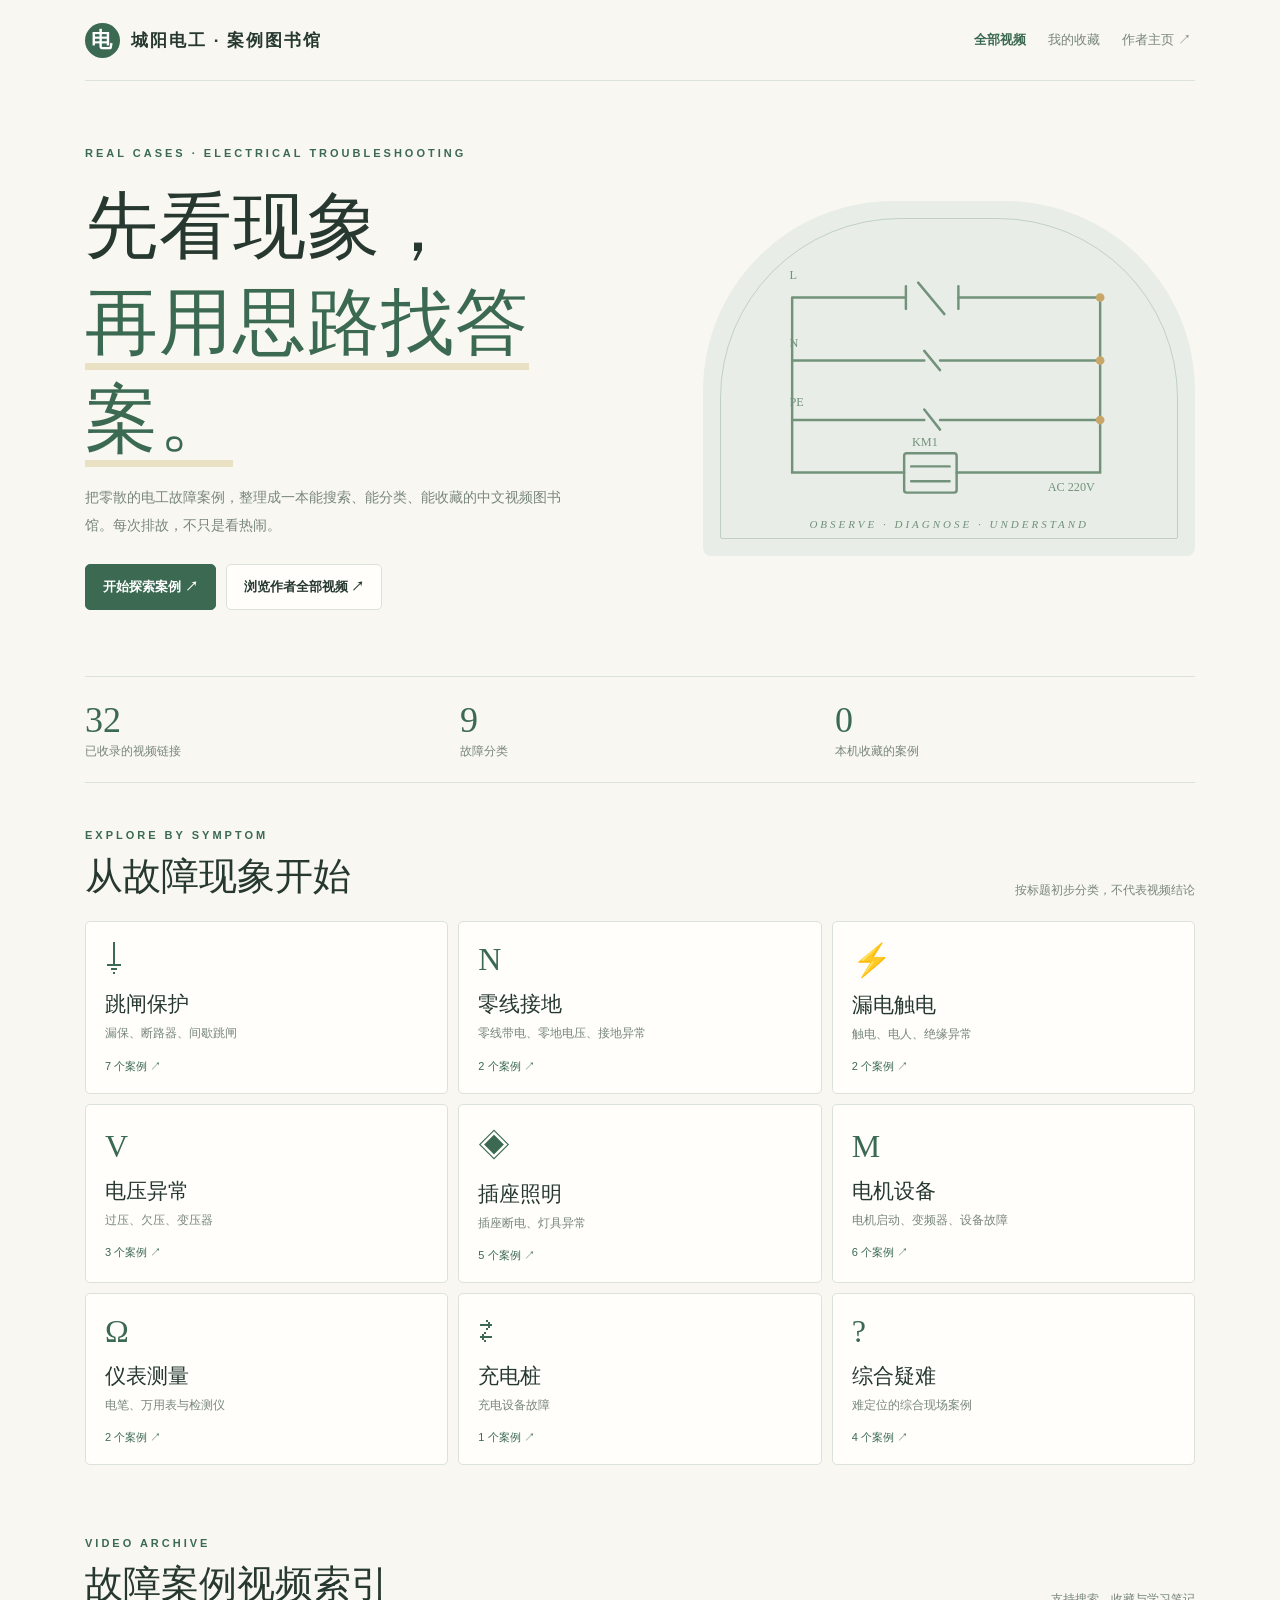
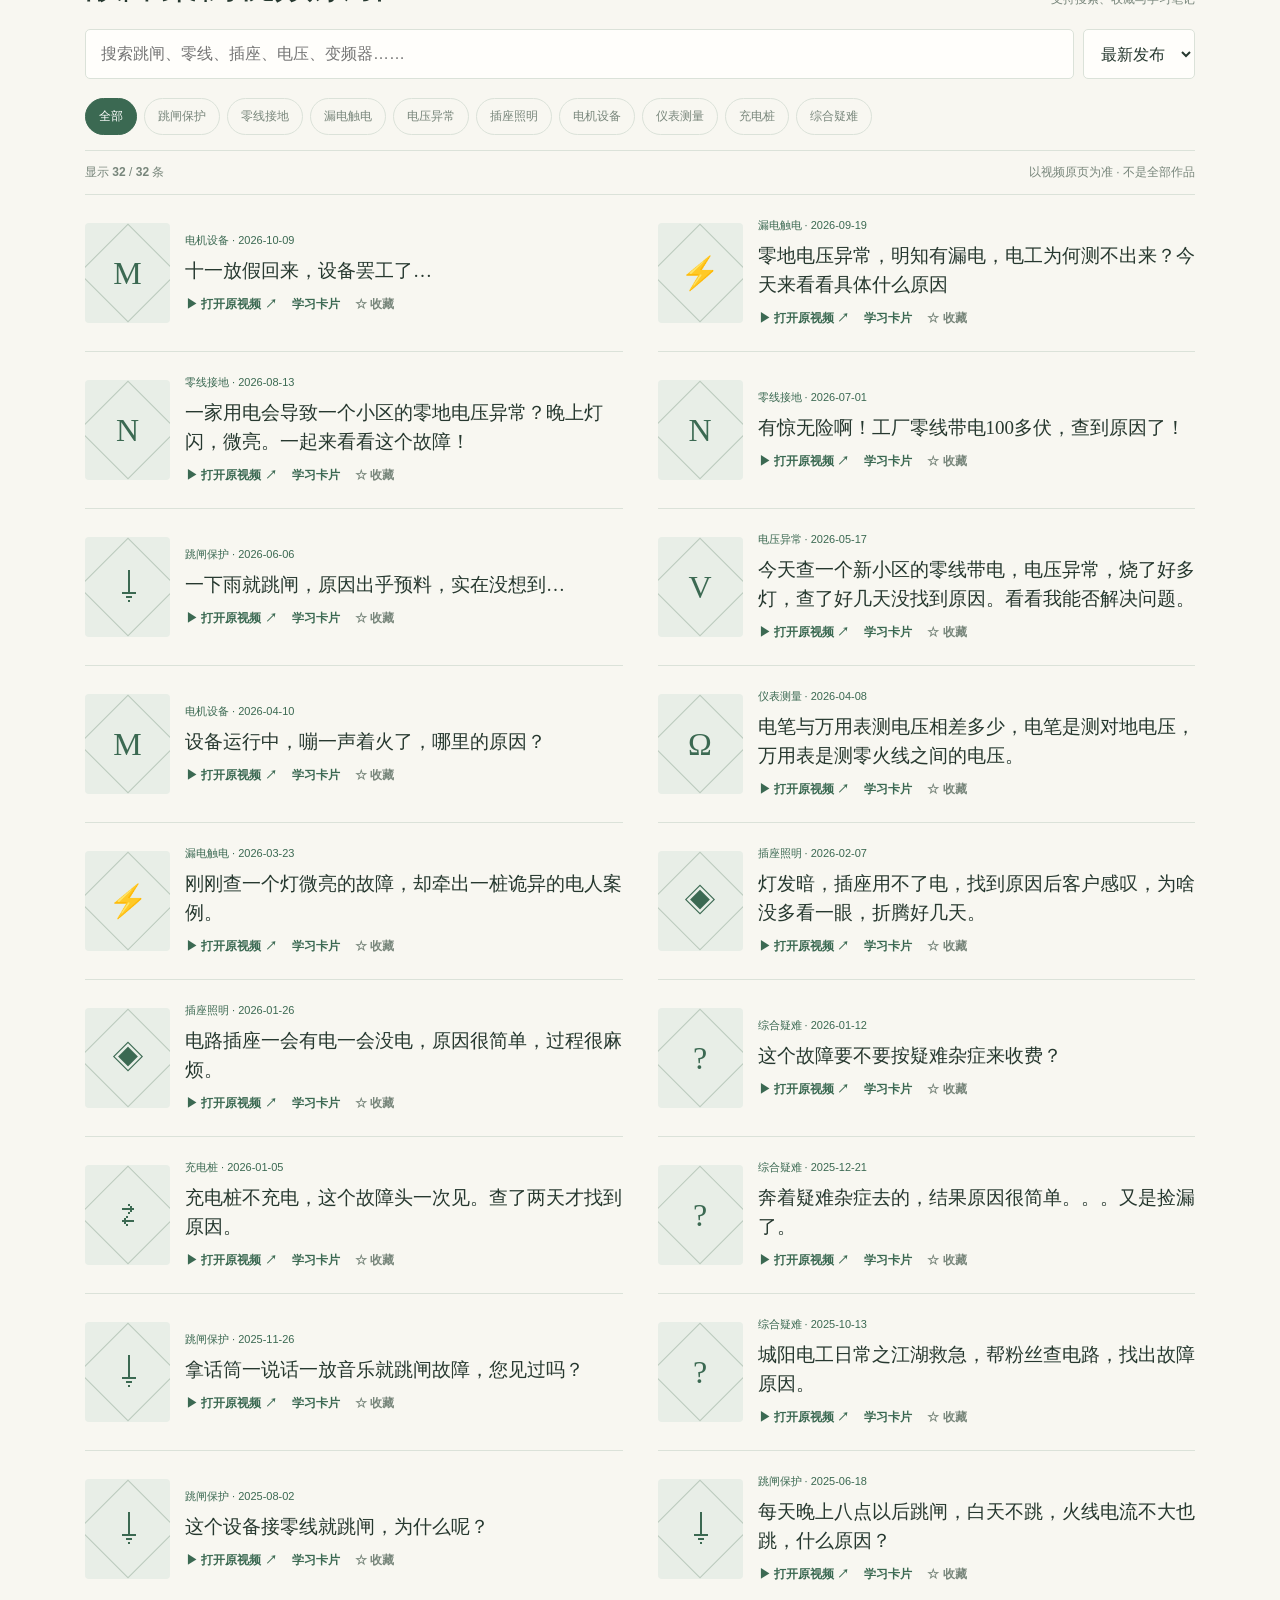
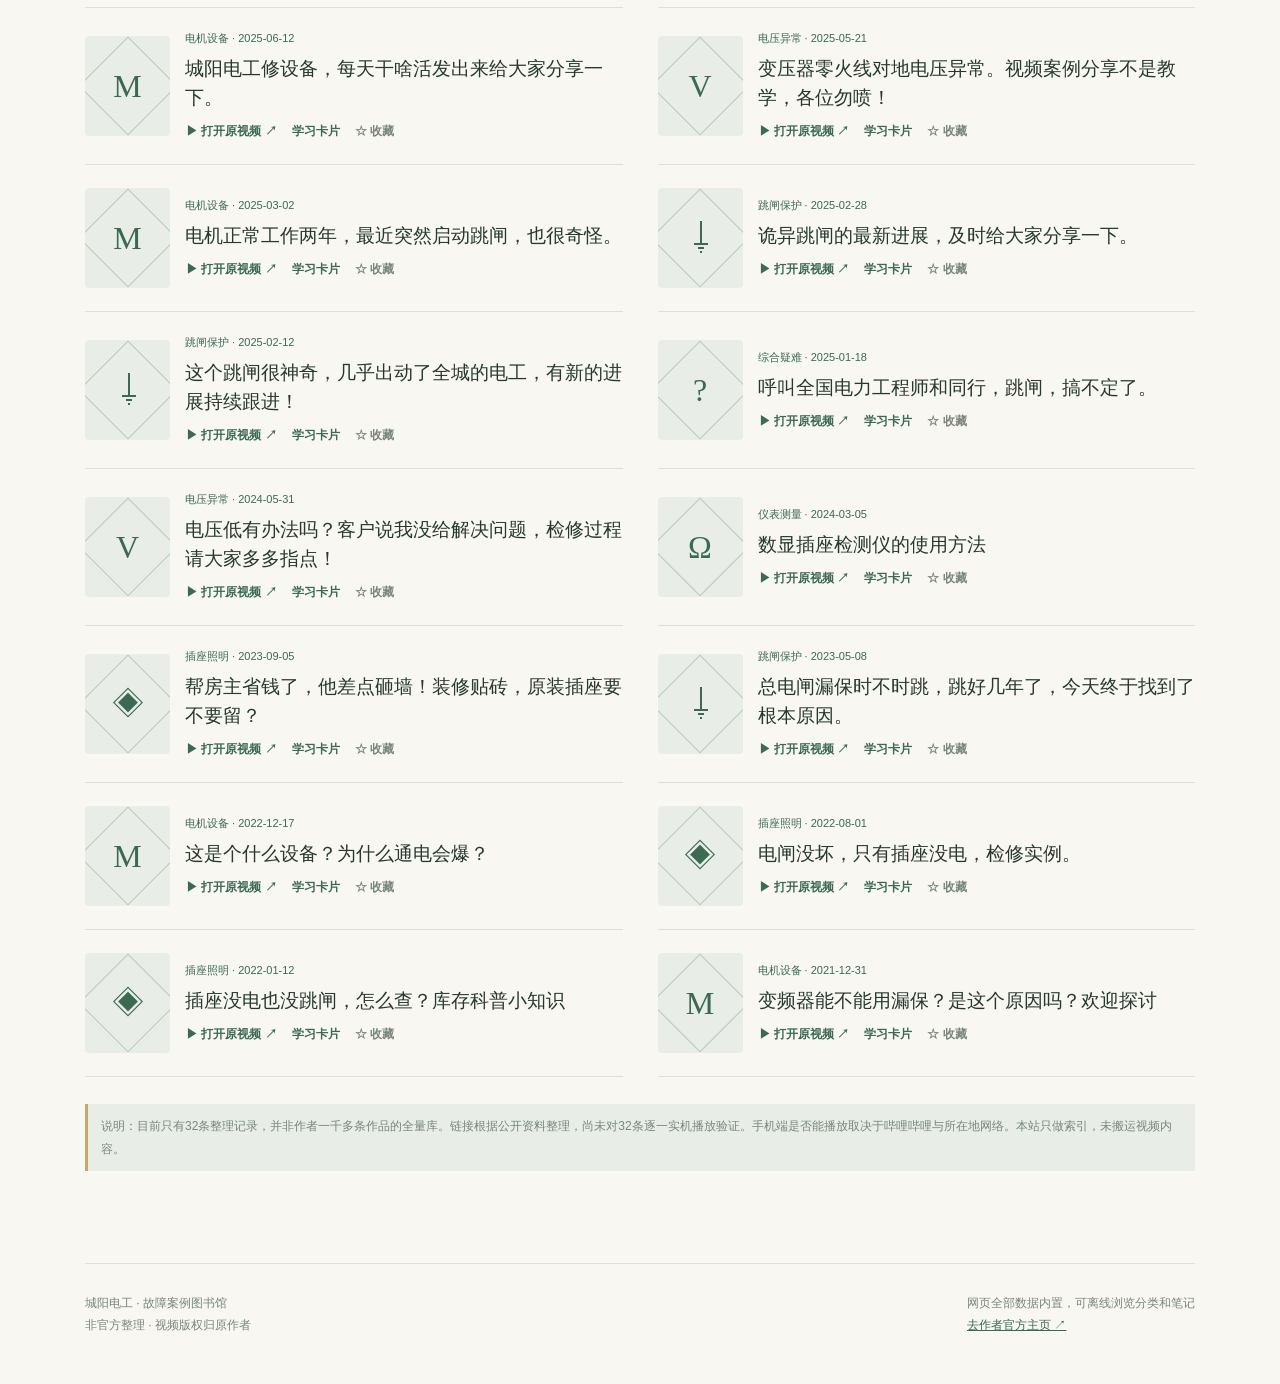
==== commit 69879f8b: "Publish browser-tested self-contained Chinese electrician fault video library" ====
--- a/chengyang/index.html
+++ b/chengyang/index.html
@@ -1,129 +1,49 @@
 <!doctype html>
-<html lang="zh-CN">
-<head>
-<meta charset="UTF-8">
-<meta name="viewport" content="width=device-width,initial-scale=1,viewport-fit=cover">
-<meta name="theme-color" content="#f7f7f2">
-<meta name="description" content="城阳电工 · 故障案例图书馆：按跳闸、漏电、零线异常、电压异常、电机和设备等主题整理作者公开视频，并支持检索、收藏和学习笔记。">
-<title>城阳电工 · 故障案例图书馆</title>
+<html lang="zh-CN"><head><meta charset="utf-8"><meta name="viewport" content="width=device-width, initial-scale=1, viewport-fit=cover"><meta name="color-scheme" content="light dark"><meta name="theme-color" content="#F7F7F2"><title>城阳电工 · 故障案例图书馆</title>
 <style>
-:root{--paper:#f7f7f2;--surface:#fffefb;--ink:#26352f;--muted:#78847c;--subtle:#a7b0a7;--green:#365c4b;--green2:#6b8874;--gold:#d6b779;--border:#e1e5db;--shade:#ecf0e9;--danger:#9d5b49;--serif:'Songti SC','STSong','Noto Serif CJK SC','SimSun',Georgia,serif;--sans:-apple-system,BlinkMacSystemFont,'PingFang SC','Microsoft YaHei','Noto Sans CJK SC',sans-serif}
-:root.dark{--paper:#171e1a;--surface:#202a24;--ink:#ecf1e8;--muted:#adbbae;--subtle:#7c9583;--green:#b3d3bd;--green2:#93b19b;--gold:#ba9964;--border:#34483b;--shade:#28362c;--danger:#e1a18e;color-scheme:dark}
-*{box-sizing:border-box}html{scroll-behavior:smooth}body{margin:0;background:var(--paper);color:var(--ink);font-family:var(--sans);-webkit-font-smoothing:antialiased}a{color:inherit}button,input,select,textarea{font:inherit}button,a,input,select,textarea{outline-offset:3px}button{cursor:pointer}button:disabled{opacity:.45;cursor:not-allowed}
-button:focus-visible,a:focus-visible,input:focus-visible,textarea:focus-visible{outline:2px solid var(--green)}
-button{border:0} .container{width:min(1120px,calc(100% - 64px));margin:auto}.top{height:86px;display:flex;align-items:center;justify-content:space-between;border-bottom:1px solid var(--border);gap:12px}.logo{display:flex;align-items:center;gap:10px;text-decoration:none;font-weight:700;letter-spacing:1.5px;font-size:18px;white-space:nowrap}.mark{display:grid;place-items:center;background:var(--green);color:var(--paper);width:34px;height:34px;border-radius:50%;font:19px Georgia,serif}.nav{display:flex;align-items:center;gap:24px}.nav button{background:transparent;color:var(--muted);padding:10px 1px;font-size:13px;white-space:nowrap}.nav button.active{color:var(--ink);font-weight:700}.theme{font-size:20px!important} .kicker{font-size:11px;letter-spacing:4px;font-weight:800;color:var(--green2)}.hero{padding:78px 0 64px;display:grid;grid-template-columns:1.08fr .92fr;gap:48px;align-items:center}.hero h1{font:500 clamp(42px,5.4vw,73px)/1.25 var(--serif);letter-spacing:2px;margin:22px 0 24px}.hero h1 em{font-style:normal;color:var(--green);position:relative}.hero h1 em:after{content:'';position:absolute;height:8px;background:var(--gold);opacity:.65;left:5px;right:-2px;bottom:4px;z-index:-1;transform:rotate(-1deg)}.hero p{max-width:470px;font-size:15px;line-height:2;color:var(--muted);margin:0 0 24px}.actions{display:flex;gap:10px;align-items:center;flex-wrap:wrap}.primary{background:var(--green);color:var(--paper);padding:15px 23px;border-radius:4px;font-weight:700;font-size:13px}.primary:hover{filter:brightness(.93)}.secondary{background:transparent;border:1px solid var(--border);color:var(--ink);padding:14px 22px;border-radius:4px;font-weight:600;font-size:13px}.art{min-height:350px;background:var(--shade);border-radius:180px 180px 9px 9px;position:relative;overflow:hidden;display:flex;align-items:center;justify-content:center}.art:after{content:'';position:absolute;inset:20px;border:1px solid var(--green2);opacity:.23;border-radius:170px 170px 5px 5px}.diagram{width:82%;z-index:1}.art-note{position:absolute;bottom:27px;text-align:center;font:italic 13px Georgia,serif;letter-spacing:2px;color:var(--green2)}.spark{position:absolute;top:20%;right:16%;font-size:44px;color:var(--gold)}.rule{border-top:1px solid var(--border)}.stats{display:grid;grid-template-columns:repeat(3,1fr);padding:20px 0 35px;gap:14px}.stat{display:flex;align-items:baseline;gap:11px}.stat strong{font:36px Georgia,serif;color:var(--green)}.stat span{font-size:12px;color:var(--muted)}.section{padding:56px 0 48px}.heading{display:flex;justify-content:space-between;gap:15px;align-items:end;margin-bottom:24px}.heading h2{margin:9px 0 0;font:500 clamp(27px,3vw,39px)/1.3 var(--serif)}.heading p{color:var(--muted);font-size:12px;margin:0 0 5px}.categories{display:grid;grid-template-columns:repeat(3,1fr);gap:12px}.category{background:var(--surface);border:1px solid var(--border);padding:22px 22px 17px;border-radius:4px;text-align:left;transition:transform .2s,box-shadow .2s}.category:hover{transform:translateY(-2px);box-shadow:0 10px 30px #26352f10}.category .symbol{font:34px Georgia,serif;color:var(--green2);line-height:1}.category h3{font:500 21px var(--serif);margin:15px 0 8px}.category p{font-size:12px;color:var(--muted);line-height:1.7;min-height:39px;margin:0 0 15px}.category footer{border-top:1px solid var(--border);padding-top:11px;font-size:11px;color:var(--green2);display:flex;justify-content:space-between}.catalog{padding:55px 0 80px}.toolbar{display:grid;grid-template-columns:1fr auto;gap:12px;align-items:center;margin-bottom:18px}.search{position:relative}.search input{width:100%;padding:17px 18px 17px 46px;border:1px solid var(--border);border-radius:4px;background:var(--surface);color:var(--ink);font-size:14px}.search svg{position:absolute;top:17px;left:17px;stroke:var(--muted)}.toolbar select{height:53px;padding:0 15px;border:1px solid var(--border);background:var(--surface);color:var(--ink);border-radius:4px}.chips{display:flex;gap:9px;overflow-x:auto;scrollbar-width:none;padding:0 0 20px}.chips::-webkit-scrollbar{display:none}.chip{border:1px solid var(--border);border-radius:50px;padding:9px 15px;background:transparent;color:var(--muted);white-space:nowrap;font-size:12px}.chip.selected{color:var(--paper);background:var(--green);border-color:var(--green)}.resultsbar{border-top:1px solid var(--border);border-bottom:1px solid var(--border);padding:15px 0;display:flex;justify-content:space-between;gap:10px;font-size:12px;color:var(--muted)}.resultsbar strong{color:var(--ink)}.entries{display:grid;grid-template-columns:repeat(2,minmax(0,1fr));gap:0 40px}.entry{padding:24px 0 25px;border-bottom:1px solid var(--border);display:grid;grid-template-columns:94px 1fr;gap:19px;align-items:center;min-width:0}.thumb{height:100px;border-radius:3px;display:flex;align-items:center;justify-content:center;flex-direction:column;color:var(--green);background:var(--shade);font:31px var(--serif);position:relative;overflow:hidden}.thumb:before,.thumb:after{content:'';position:absolute;border:1px solid var(--green2);opacity:.18;transform:rotate(45deg)}.thumb:before{width:85px;height:85px}.thumb:after{width:55px;height:55px}.thumb small{font:9px var(--sans);letter-spacing:1.5px;position:relative;z-index:2;margin-top:4px}.thumb b{position:relative;z-index:2;font-weight:500}.entry .meta{color:var(--green2);font-size:10px;letter-spacing:.3px;margin-bottom:8px;display:flex;gap:9px;flex-wrap:wrap}.entry h3{font:500 19px/1.5 var(--serif);margin:0 0 8px}.entry h3 button{color:var(--ink);text-align:left;background:transparent;padding:0}.entry h3 button:hover{color:var(--green)}.entry .tags{font-size:11px;color:var(--muted);line-height:1.9;white-space:normal}.entry-actions{margin-top:10px;display:flex;align-items:center;gap:15px}.textbtn{padding:0;background:transparent;color:var(--green);font-size:12px;font-weight:700}.mutebtn{padding:0;background:transparent;color:var(--muted);font-size:12px}.empty{text-align:center;padding:65px 10px;color:var(--muted);font-size:14px;line-height:2;grid-column:1/-1}.endbar{display:flex;justify-content:center;padding-top:29px}.more{padding:13px 23px;color:var(--ink);background:var(--surface);border:1px solid var(--border)}.about{padding:55px 0;border-top:1px solid var(--border)}.about-grid{display:grid;grid-template-columns:1fr 1fr;gap:56px}.about h3{font:26px var(--serif);margin:10px 0}.about p,.about li{font-size:13px;color:var(--muted);line-height:2}.about a{color:var(--green);text-underline-offset:4px}.footer{padding:25px 0 50px;border-top:1px solid var(--border);display:flex;justify-content:space-between;gap:20px;color:var(--muted);font-size:12px;line-height:1.8}.view{display:none}.view.on{display:block}.back{padding:0;background:transparent;color:var(--muted);font-size:13px;margin:38px 0 15px}.detail{max-width:770px;margin:auto;padding:0 0 72px}.detail .detail-title{font:500 clamp(30px,4vw,49px)/1.5 var(--serif);margin:20px 0}.detail .date{font-size:12px;color:var(--muted)}.detail .intro{font-size:16px;line-height:2;color:var(--muted);margin:26px 0}.detail-box{border:1px solid var(--border);background:var(--surface);padding:26px;margin:27px 0}.detail-box h3{font:500 23px var(--serif);margin:0 0 15px}.detail-box p,.detail-box li{line-height:2;color:var(--muted);font-size:14px}.detail-box ol{margin-bottom:0;padding-left:22px}.label{font-size:11px;letter-spacing:3px;color:var(--green2);font-weight:800}.detail .inline-actions{display:flex;gap:12px;flex-wrap:wrap;margin:24px 0}.detail textarea{width:100%;min-height:125px;border:1px solid var(--border);background:var(--paper);padding:17px;color:var(--ink);resize:vertical;border-radius:3px;line-height:1.7}.hint{color:var(--muted);font-size:11px;line-height:1.8}.alert{padding:13px 18px;background:var(--shade);border-left:3px solid var(--gold);line-height:1.8;color:var(--muted);font-size:12px}.importbox{margin-top:25px;display:grid;gap:13px}.importbox textarea{height:95px}.importbox code{font-size:11px;background:var(--shade);padding:4px}.import-controls{display:flex;gap:12px;align-items:center;flex-wrap:wrap}.footlink{color:var(--green);text-decoration:underline;text-underline-offset:3px}.notice{min-height:20px;font-size:12px;color:var(--green);margin-top:10px}.error{color:var(--danger)}.loading{padding:50px 0;text-align:center;color:var(--muted)}
-@media(max-width:830px){.hero{grid-template-columns:1fr .8fr;gap:20px}.hero h1{font-size:48px}.art{min-height:300px}.entries{gap:0 20px}.entry{grid-template-columns:78px 1fr;gap:12px}.thumb{height:86px}.entry h3{font-size:17px}}
-@media(max-width:630px){.container{width:calc(100% - 36px)}.top{height:68px}.logo{font-size:14px}.mark{width:29px;height:29px;font-size:17px}.nav{gap:12px}.nav button{font-size:11px}.nav .hide-xs{display:none}.hero{padding:50px 0 35px;grid-template-columns:1fr}.hero h1{font-size:clamp(41px,11vw,58px);margin:14px 0}.hero p{font-size:13px}.art{min-height:220px;max-height:235px;border-radius:140px 140px 6px 6px}.diagram{width:65%;height:210px}.art-note{bottom:13px}.stats{gap:3px;padding:18px 0 22px}.stat{gap:5px;flex-direction:column}.stat strong{font-size:28px}.stat span{font-size:10px}.section{padding:35px 0}.heading h2{font-size:29px}.heading p{font-size:10px}.categories{grid-template-columns:repeat(2,1fr);gap:9px}.category{padding:17px 14px 13px}.category h3{font-size:18px}.category p{font-size:11px;min-height:53px}.catalog{padding:37px 0}.entries{grid-template-columns:1fr}.entry{grid-template-columns:90px 1fr;padding:20px 0}.entry h3{font-size:19px}.toolbar{grid-template-columns:1fr}.toolbar select{height:42px}.about-grid{grid-template-columns:1fr;gap:15px}.footer{flex-direction:column}.detail .detail-title{font-size:31px}.detail-box{padding:20px}.hero .primary,.hero .secondary{padding:13px 17px}}
-</style>
-</head>
-<body>
-<div class="container">
-<header class="top">
-<a class="logo" href="#home" id="brand"><span class="mark">电</span><span>城阳电工 · 案例图书馆</span></a>
-<nav class="nav" aria-label="主导航">
-<button data-nav="home" class="active">首页</button>
-<button data-nav="catalog">视频目录</button>
-<button data-nav="saved" class="hide-xs">我的收藏</button>
-<button data-nav="about" class="hide-xs">关于</button>
-<button id="themeBtn" class="theme" title="切换深色模式" aria-label="切换深色模式">☾</button>
-</nav>
-</header>
-<div id="homeView" class="view on">
-<section class="hero">
-<div>
-<div class="kicker">REAL CASES · PRACTICAL ELECTRICAL TROUBLESHOOTING</div>
-<h1>从每一次故障，<br>学会<span><em>真正的排查。</em></span></h1>
-<p>城阳电工公开视频的学习索引。按故障现象、设备和关键词整理现场案例。少一点零散刷视频，多一点有体系地学排故。</p>
-<div class="actions"><button class="primary" id="startBtn">开始探索案例 ↗</button><button class="secondary" id="sourceBtn">原作者全部视频 ↗</button></div>
-</div>
-<div class="art" role="img" aria-label="用线条绘制的简约电气控制线路艺术示意">
-<svg class="diagram" viewBox="0 0 420 360" fill="none" xmlns="http://www.w3.org/2000/svg" aria-hidden="true">
-<g stroke="#73927B" stroke-width="2.5" stroke-linejoin="round" stroke-linecap="round">
-<path d="M38 80H142M192 80H360M38 80V275H138M216 275H360V80"/><path d="M142 69V92M192 69V92M154 64L180 95M142 80H155M178 80H192"/><path d="M38 150H142M192 150H360M142 150H157M176 150H192M157 140L181 158"/><path d="M38 215H142M192 215H360M142 215H159M177 215H192M159 204L177 227"/><path d="M138 275h20M216 275h-20"/><rect x="158" y="252" width="38" height="46" rx="3"/><path d="M161 267h32M161 283h32"/><path d="M119 118H214V197H119Z" stroke-dasharray="4 9" opacity=".2"/></g><g fill="#5E816B" font-family="Georgia" font-size="12"><text x="41" y="68">L</text><text x="41" y="140">N</text><text x="41" y="205">PE</text><text x="157" y="244">KM</text><text x="350" y="68">LOAD</text><text x="338" y="293">220V</text><text x="151" y="45">NO</text></g><g fill="#D6B779"><circle cx="360" cy="80" r="5"/><circle cx="360" cy="150" r="5"/><circle cx="360" cy="215" r="5"/><circle cx="38" cy="80" r="5"/></g></svg>
-<div class="spark">✳</div><div class="art-note">Observe · Diagnose · Understand</div>
-</div>
-</section>
-<div class="rule"></div>
-<div class="stats"><div class="stat"><strong id="totalStat">—</strong><span>已索引公开视频</span></div><div class="stat"><strong id="categoryStat">—</strong><span>故障分类</span></div><div class="stat"><strong id="learnedStat">0</strong><span>本机已学案例</span></div></div>
-<div class="rule"></div>
-<section class="section" id="categorySection"><div class="heading"><div><div class="kicker">EXPLORE BY SYMPTOM</div><h2>按故障现象，找到答案</h2></div><p>根据视频标题分类，非完整诊断结论</p></div><div class="categories" id="categoryGrid"></div></section>
-<section class="section" style="padding-top:0"><div class="heading"><div><div class="kicker">CURATED ORIGINAL VIDEOS</div><h2>最近收录</h2></div><button class="textbtn" data-nav="catalog">查看全部视频 ↗</button></div><div class="entries" id="homeEntries"></div></section>
-</div>
-<div id="catalogView" class="view"><section class="catalog"><div class="heading"><div><div class="kicker">VIDEO ARCHIVE</div><h2>故障视频索引</h2></div><p>关键词检索 · 原视频直达</p></div><div class="toolbar"><label class="search"><svg width="20" height="20" viewBox="0 0 24 24" fill="none" stroke-width="2"><circle cx="11" cy="11" r="7"/><path d="m16 16 5 5"/></svg><input id="search" placeholder="搜索：漏保跳闸、零线、接触器、电压……" autocomplete="off"></label><select id="sort" aria-label="排序"><option value="newest">最新收录日期</option><option value="oldest">从早到晚</option><option value="name">按标题</option></select></div><div class="chips" id="chips"></div><div class="resultsbar"><span>找到 <strong id="matchCount">0</strong> 条视频</span><span id="coverage">已核对标题与编号 · 未逐条实机播放</span></div><div class="entries" id="catalogEntries"></div><div class="endbar" id="loadArea"><button class="more" id="loadMore">加载更多 ↓</button></div></section></div>
-<div id="savedView" class="view"><section class="catalog"><div class="heading"><div><div class="kicker">PERSONAL LIBRARY</div><h2>收藏与学习记录</h2></div><p>只保存在当前浏览器中</p></div><div class="chips"><button class="chip selected" data-record="saved">我的收藏</button><button class="chip" data-record="learned">已学完</button></div><div class="entries" id="savedEntries"></div></section></div>
-<div id="detailView" class="view"><div class="detail"><button class="back" id="backBtn">← 返回案例列表</button><div class="label" id="detailMeta"></div><h1 class="detail-title" id="detailTitle"></h1><div class="date" id="detailDate"></div><p class="intro" id="detailIntro"></p><div class="inline-actions"><a class="primary" id="detailVideo" target="_blank" rel="noopener noreferrer">前往原视频观看 ↗</a><button class="secondary" id="detailSave">☆ 加入收藏</button><button class="secondary" id="detailLearn">✓ 标为已学</button></div><div class="alert">视频版权及内容归原作者所有。本网站只整理公开标题、分类与跳转链接，不提供视频搬运或未经核实的现场诊断结论。实际电气检修必须落实停电隔离、验电与防护等安全措施。</div><div class="detail-box"><div class="label">LEARN WITH A QUESTION</div><h3>带着这几个问题看视频</h3><ol id="detailQuestions"></ol></div><div class="detail-box"><div class="label">PERSONAL NOTES</div><h3>我的学习笔记</h3><p>把实际故障现象、测量依据、排查顺序、最终原因分别记录下来。笔记仅存本机，不会公开上传。</p><textarea id="detailNote" placeholder="故障现象：&#10;测量依据：&#10;排查步骤：&#10;最终原因（按视频核对）："></textarea><div class="notice" id="noteSaved" role="status"></div></div><div class="detail-box"><div class="label">ORIGINAL SOURCE</div><h3>视频来源</h3><p>作者：<a class="footlink" id="authorLink" target="_blank" rel="noopener noreferrer">城阳电工电路</a></p><p>原始视频：<a class="footlink" id="copySource" target="_blank" rel="noopener noreferrer">打开哔哩哔哩原视频</a></p><p class="hint">分类系资料整理，不构成原作者授权、认可或专业鉴定。</p></div></div></div>
-<div id="aboutView" class="view"><section class="about"><div class="heading"><div><div class="kicker">ABOUT THE LIBRARY</div><h2>关于这个学习索引</h2></div></div><div class="about-grid"><div><h3>为什么建立？</h3><p>现场电工短视频常按时间流展示，不便按故障查找。这里按跳闸、漏电触电、零线与接地、电压异常、照明插座、电机设备和仪表等分类，方便“带着问题找案例”。</p><p>目前仅包含已核验的部分公开作品，<strong>并非作者全部视频</strong>；视频数量以页面当前数据为准。后续补齐需要进一步核实完整公开目录。</p><p><a id="allSourceLink" target="_blank" rel="noopener noreferrer" href="https://space.bilibili.com/1985127693/video">浏览原作者完整视频主页 ↗</a></p></div><div><h3>版权与安全</h3><p>本站是非官方学习索引，不下载、不重新托管或改编作者视频；标题与原链接用于指引用户前往源平台学习。本站不附会具体维修原因，不保证每条视频展示的操作适用于其他场景。</p><p>如权利人希望纠正署名或移除索引，可通过网站所在 GitHub 仓库的 Issue 提交请求。</p><p>学习记录、笔记和个人导入的视频数据仅存浏览器本地；清除浏览器数据后可能丢失。</p></div></div><div class="detail-box"><div class="label">IMPORT MORE LINKS</div><h3>导入你整理的视频清单</h3><p>如已取得公开视频清单，可批量导入 JSON 文件。每条至少需要真实视频 URL 与标题。导入内容只在你的浏览器本机显示，若要让所有访客都看到，需要更新 GitHub 中的 <code>chengyang/videos.json</code>。</p><div class="importbox"><div class="import-controls"><label class="secondary" style="cursor:pointer">选择 JSON 文件<input id="importFile" type="file" accept=".json,application/json" hidden></label><button class="secondary" id="exportBtn">导出本机完整索引</button><button class="secondary" id="clearImport">清除本机导入</button></div><p class="hint">支持数组或带 items 数组的文件。示例：<code>[{"title":"某个公开案例","url":"https://www.bilibili.com/video/BV.../","category":"跳闸保护"}]</code>。拒绝无效视频地址，不批量嵌入媒体文件。</p><div id="importStatus" class="notice" role="status"></div></div></div></section></div>
-<footer class="footer"><span>城阳电工 · 故障案例图书馆<br>非官方公开视频目录 · 仅供学习索引</span><span><a id="footerSource" target="_blank" rel="noopener noreferrer" class="footlink" href="https://space.bilibili.com/1985127693/video">原作者全部视频 ↗</a><br>整理页面不代表作者授权或合作</span></footer>
-</div>
-<script>
-(function(){
-'use strict';
-var ROOT='https://space.bilibili.com/1985127693/video';
-var CATEGORY=[
- {name:'跳闸保护',symbol:'⏚',description:'漏保、断路器、间歇跳闸'},
- {name:'零线接地',symbol:'N',description:'零线带电、零地电压、接地异常'},
- {name:'漏电触电',symbol:'⚡',description:'漏电、外壳带电、绝缘问题'},
- {name:'电压异常',symbol:'V',description:'欠压、过压、三相不平衡'},
- {name:'插座照明',symbol:'◈',description:'插座没电、灯暗、照明故障'},
- {name:'电机设备',symbol:'M',description:'电机启动、变频器、机器故障'},
- {name:'仪表测量',symbol:'Ω',description:'电笔、万用表、现场测量'},
- {name:'充电桩',symbol:'⇄',description:'充电设备供电与通信故障'},
- {name:'综合疑难',symbol:'?',description:'复杂原因、跨专业排查'}
-];
-var QUESTIONS={
-'跳闸保护':['跳闸发生在什么时间、什么负载条件下？','视频中是否区分了过载、短路与剩余电流保护？','定位时依次排除了哪些回路或设备？'],
-'零线接地':['异常电压是在哪两个参考点之间测得的？','是否存在中性线连接异常、负载不平衡或测量干扰？','哪些现象是观察结果，哪些属于视频作者的诊断？'],
-'漏电触电':['电人或漏电现象在哪些工况下出现？','测量时是否区分电压读数与实际漏电流？','有没有确认接地、绝缘与剩余电流保护的状态？'],
-'电压异常':['异常电压测量的位置和负载情况是什么？','现象是否随负载变化，是否具有时段性？','视频通过什么证据锁定故障范围？'],
-'插座照明':['有电压但无法带负载，还是完全断电？','故障是否发生在开关、接点、线路或上游供电？','定位的先后顺序是什么？'],
-'电机设备':['启动、运行还是停机时出现异常？','排查是否同时考虑供电、控制与机械负载？','视频中最后的判断由什么测试结果支持？'],
-'仪表测量':['使用的是什么测量方法与量程？','测量参考点、仪表输入阻抗和工况会影响读数吗？','应怎样交叉核对结果，避免单次读数误判？'],
-'充电桩':['供电正常但不能充电，还是充电时中断？','故障指向供电回路、保护装置还是设备自身？','诊断过程依赖了哪些可核对信息？'],
-'综合疑难':['作者最初获得了哪些故障线索？','如何从可疑点缩小故障范围，而不是反复更换器件？','最后得到的证据是什么，是否仍有未验证的猜测？']
-};
-var ITEMS=[],display=[],page=1,category='全部',term='',currentId='',lastView='catalog',recordMode='saved';
-var KEY='cy-electrician-v1';
-var state={saved:[],learned:[],notes:{},imports:[]};
-try{var data=JSON.parse(localStorage.getItem(KEY)||'null');if(data&&typeof data==='object'){state.saved=Array.isArray(data.saved)?data.saved:[];state.learned=Array.isArray(data.learned)?data.learned:[];state.notes=data.notes&&typeof data.notes==='object'?data.notes:{};state.imports=Array.isArray(data.imports)?data.imports:[]}}catch(e){}
-function save(){try{localStorage.setItem(KEY,JSON.stringify(state))}catch(e){}}
-function el(id){return document.getElementById(id)}
-function esc(v){return String(v==null?'':v).replace(/[&<>"']/g,function(s){return {'&':'&amp;','<':'&lt;','>':'&gt;','"':'&quot;',"'":'&#39;'}[s]})}
-function cleanLink(link){try{var u=new URL(String(link));if(!['https:','http:'].includes(u.protocol))return '';var host=u.hostname.toLowerCase();if(!['bilibili.com','www.bilibili.com','m.bilibili.com','b23.tv'].includes(host))return '';return u.href}catch(e){return ''}}
-function normalize(item){if(!item||!item.title||!item.url)return null;var url=cleanLink(item.url);if(!url)return null;return {id:String(item.id||url.match(/BV[a-zA-Z0-9]+/)?.[0]||url).slice(0,150),title:String(item.title).slice(0,240),url:url,date:String(item.date||'').slice(0,22),category:CATEGORY.some(function(c){return c.name===item.category})?item.category:'综合疑难',equipment:String(item.equipment||'未分类设备').slice(0,70),tags:Array.isArray(item.tags)?item.tags.slice(0,8).map(String):[],platform:'bilibili',status:String(item.status||'用户自行导入').slice(0,70)}}
-function uniq(items){var seen=new Set();return items.map(normalize).filter(function(it){if(!it||seen.has(it.url))return false;seen.add(it.url);return true})}
-function all(){return uniq(ITEMS.concat(state.imports))}
-function setView(name){if(!['home','catalog','saved','about','detail'].includes(name))name='home';document.querySelectorAll('.view').forEach(function(v){v.classList.toggle('on',v.id===name+'View')});document.querySelectorAll('[data-nav]').forEach(function(v){v.classList.toggle('active',v.getAttribute('data-nav')===name)});if(name==='catalog')renderCatalog();if(name==='saved')renderSaved();if(name==='home')renderHome();window.scrollTo(0,0);if(name!=='detail')lastView=name}
-function cards(list){if(!list.length)return '<div class="empty">暂时没有符合条件的视频。<br>试试其他关键词或分类。</div>';return list.map(function(it){var cid=CATEGORY.findIndex(function(c){return c.name===it.category});var mark=CATEGORY[cid]||CATEGORY[CATEGORY.length-1];return '<article class="entry"><div class="thumb" aria-hidden="true"><b>'+esc(mark.symbol)+'</b><small>CASE STUDY</small></div><div><div class="meta"><span>'+esc(it.category)+'</span><span>·</span><span>'+esc(it.date||'日期未标')+'</span></div><h3><button data-open="'+esc(it.id)+'">'+esc(it.title)+'</button></h3><div class="tags">'+esc(it.equipment)+(it.tags.length?' · '+esc(it.tags.slice(0,2).join(' / ')):'')+'</div><div class="entry-actions"><a class="textbtn" href="'+esc(it.url)+'" target="_blank" rel="noopener noreferrer">▶ 原视频</a><button class="textbtn" data-open="'+esc(it.id)+'">查看学习卡片 ↗</button><button class="mutebtn" data-fav="'+esc(it.id)+'">'+(state.saved.includes(it.id)?'★ 已收藏':'☆ 收藏')+'</button></div></div></article>'}).join('')}
-function updateStats(){el('totalStat').textContent=all().length;el('categoryStat').textContent=CATEGORY.filter(function(c){return all().some(function(x){return x.category===c.name})}).length;el('learnedStat').textContent=state.learned.length}
-function renderHome(){var items=all();updateStats();el('categoryGrid').innerHTML=CATEGORY.map(function(c){var n=items.filter(function(v){return v.category===c.name}).length;return '<button class="category" data-cat="'+esc(c.name)+'"><span class="symbol">'+esc(c.symbol)+'</span><h3>'+esc(c.name)+'</h3><p>'+esc(c.description)+'</p><footer><span>'+n+' 个案例</span><span>探索 ↗</span></footer></button>'}).join('');el('homeEntries').innerHTML=cards(items.slice().sort(function(a,b){return b.date.localeCompare(a.date)}).slice(0,6))}
-function renderChips(){el('chips').innerHTML=['全部'].concat(CATEGORY.map(function(c){return c.name})).map(function(c){return '<button class="chip'+(category===c?' selected':'')+'" data-filter="'+esc(c)+'">'+esc(c)+'</button>'}).join('')}
-function renderCatalog(){renderChips();var order=el('sort').value;display=all().filter(function(it){if(category!=='全部'&&it.category!==category)return false;var key=[it.title,it.category,it.equipment,it.tags.join(' '),it.date].join(' ').toLowerCase();return key.includes(term.toLowerCase())});display.sort(function(a,b){if(order==='oldest')return a.date.localeCompare(b.date);if(order==='name')return a.title.localeCompare(b.title,'zh-CN');return b.date.localeCompare(a.date)});el('catalogEntries').innerHTML=cards(display.slice(0,page*12));el('matchCount').textContent=display.length;el('loadArea').style.display=display.length>page*12?'flex':'none'}
-function renderSaved(){var a=all();var list=a.filter(function(it){return state[recordMode].includes(it.id)});el('savedEntries').innerHTML=cards(list);document.querySelectorAll('[data-record]').forEach(function(b){b.classList.toggle('selected',b.dataset.record===recordMode)})}
-function openDetail(id){var item=all().find(function(it){return it.id===id});if(!item)return;var visible=document.querySelector('.view.on');if(visible&&visible.id!=='detailView')lastView=visible.id.replace('View','');currentId=id;el('detailMeta').textContent=(item.category||'现场案例')+' / '+item.equipment;el('detailTitle').textContent=item.title;el('detailDate').textContent=(item.date||'发布时间未标')+' · 视频资料归原作者所有';el('detailIntro').textContent='本页是视频学习卡片，而不是视频内容转写或对故障的定论。请观看原视频，结合现场测量与安全操作要求，记录作者实际采用的排查思路。';el('detailQuestions').innerHTML=(QUESTIONS[item.category]||QUESTIONS['综合疑难']).map(function(s){return '<li>'+esc(s)+'</li>'}).join('');el('detailVideo').href=item.url;el('copySource').href=item.url;el('authorLink').href=ROOT;el('detailNote').value=state.notes[id]||'';el('noteSaved').textContent='';updateDetailButtons();setView('detail')}
-function updateDetailButtons(){el('detailSave').textContent=state.saved.includes(currentId)?'★ 已收藏':'☆ 加入收藏';el('detailLearn').textContent=state.learned.includes(currentId)?'✓ 已学完':'✓ 标为已学'}
-function toggle(collection,id){var arr=state[collection],i=arr.indexOf(id);if(i>=0)arr.splice(i,1);else arr.push(id);save();updateDetailButtons();renderHome();renderCatalog();renderSaved()}
-function parseImport(text){var x=JSON.parse(text);var arr=Array.isArray(x)?x:x.items;if(!Array.isArray(arr))throw Error('请选择包含视频数组或 items 数组的 JSON 文件');var normalized=uniq(arr);if(!normalized.length)throw Error('没有找到合规的原始视频链接和标题');return normalized}
-function importItems(data){state.imports=uniq(state.imports.concat(data)).filter(function(x){return !ITEMS.some(function(y){return y.url===x.url})});save();updateStats();renderHome();renderCatalog();el('importStatus').textContent='已导入 '+data.length+' 条有效记录。本机额外保存 '+state.imports.length+' 条，其他访问者无法看到。'}
-document.querySelectorAll('[data-nav]').forEach(function(b){b.addEventListener('click',function(){setView(b.dataset.nav)})});
-el('brand').addEventListener('click',function(e){e.preventDefault();setView('home')});
-el('startBtn').addEventListener('click',function(){setView('catalog')});
-el('sourceBtn').addEventListener('click',function(){window.open(ROOT,'_blank','noopener,noreferrer')});
-el('themeBtn').addEventListener('click',function(){document.documentElement.classList.toggle('dark');var dark=document.documentElement.classList.contains('dark');el('themeBtn').textContent=dark?'☼':'☾';try{localStorage.setItem('cy-theme',dark?'dark':'light')}catch(e){}});
-try{if(localStorage.getItem('cy-theme')==='dark'){document.documentElement.classList.add('dark');el('themeBtn').textContent='☼'}}catch(e){}
-document.addEventListener('click',function(e){var cat=e.target.closest('[data-cat]');if(cat){category=cat.dataset.cat;page=1;term='';el('search').value='';setView('catalog');return}var filter=e.target.closest('[data-filter]');if(filter){category=filter.dataset.filter;page=1;renderCatalog();return}var rec=e.target.closest('[data-record]');if(rec){recordMode=rec.dataset.record;renderSaved();return}var open=e.target.closest('[data-open]');if(open){openDetail(open.dataset.open);return}var fav=e.target.closest('[data-fav]');if(fav){toggle('saved',fav.dataset.fav);return}});
-el('search').addEventListener('input',function(e){term=e.target.value.trim();page=1;renderCatalog()});
-el('sort').addEventListener('change',function(){renderCatalog()});
-el('loadMore').addEventListener('click',function(){page+=1;renderCatalog()});
-el('backBtn').addEventListener('click',function(){setView(lastView==='detail'?'catalog':lastView)});
-el('detailSave').addEventListener('click',function(){toggle('saved',currentId)});
-el('detailLearn').addEventListener('click',function(){toggle('learned',currentId)});
-el('detailNote').addEventListener('input',function(e){state.notes[currentId]=e.target.value;save();el('noteSaved').textContent='已自动保存到当前浏览器';});
-el('importFile').addEventListener('change',function(e){var file=e.target.files&&e.target.files[0];if(!file)return;if(file.size>3e6){el('importStatus').textContent='文件过大，请分批导入（单次最多3 MB）';return}var reader=new FileReader();reader.onload=function(){try{importItems(parseImport(reader.result))}catch(err){el('importStatus').textContent='导入失败：'+err.message}};reader.readAsText(file);e.target.value=''});
-el('exportBtn').addEventListener('click',function(){var payload=JSON.stringify({owner:'城阳电工电路',items:all()},null,2);var blob=new Blob([payload],{type:'application/json;charset=utf-8'});var u=URL.createObjectURL(blob);var a=document.createElement('a');a.href=u;a.download='chengyang-electrician-catalog.json';a.click();setTimeout(function(){URL.revokeObjectURL(u)},1000)});
-el('clearImport').addEventListener('click',function(){if(!confirm('仅清除本机导入的视频列表？收藏和笔记不变。'))return;state.imports=[];save();renderHome();renderCatalog();el('importStatus').textContent='已清除本机额外导入记录'});
-function renderLoadError(msg){el('totalStat').textContent='—';el('homeEntries').innerHTML='<div class="empty">'+esc(msg)+'</div>';el('catalogEntries').innerHTML='<div class="empty">'+esc(msg)+'</div>';el('categoryGrid').innerHTML='';}
-Promise.resolve({"items":[{"id":"BV12XeX6jEEs","title":"零地电压异常，明知有漏电，电工为何测不出来？今天来看看具体什么原因","date":"2026-09-19","category":"漏电触电","equipment":"配电回路","tags":["零地电压","绝缘","漏电"],"platform":"bilibili","url":"https://www.bilibili.com/video/BV12XeX6jEEs/","status":"作者/标题/BV编号：公开页面检索核对 2026-10-28（未逐条实机播放）","verified":"metadata"},{"id":"BV1qBgJ65EoY","title":"一家用电会导致一个小区的零地电压异常？晚上灯闪，微亮。一起来看看这个故障！","date":"2026-08-13","category":"零线接地","equipment":"小区配电","tags":["零地电压","灯微亮","电压波动"],"platform":"bilibili","url":"https://www.bilibili.com/video/BV1qBgJ65EoY/","status":"作者/标题/BV编号：公开页面检索核对 2026-10-28（未逐条实机播放）","verified":"metadata"},{"id":"BV1jnTe6GEsh","title":"有惊无险啊！工厂零线带电100多伏，查到原因了！","date":"2026-07-01","category":"零线接地","equipment":"工厂配电","tags":["零线带电","工厂","异常电压"],"platform":"bilibili","url":"https://www.bilibili.com/video/BV1jnTe6GEsh/","status":"作者/标题/BV编号：公开页面检索核对 2026-10-28（未逐条实机播放）","verified":"metadata"},{"id":"BV1D67m6wExx","title":"一下雨就跳闸，原因出乎预料，实在没想到…","date":"2026-06-06","category":"跳闸保护","equipment":"户外线路","tags":["雨天","跳闸","绝缘"],"platform":"bilibili","url":"https://www.bilibili.com/video/BV1D67m6wExx/","status":"作者/标题/BV编号：公开页面检索核对 2026-10-28（未逐条实机播放）","verified":"metadata"},{"id":"BV1vDLp6hE6C","title":"今天查一个新小区的零线带电，电压异常，烧了好多灯，查了好几天没找到原因。看看我能否解决问题。","date":"2026-05-17","category":"电压异常","equipment":"小区配电","tags":["零线带电","灯具烧坏","电压异常"],"platform":"bilibili","url":"https://www.bilibili.com/video/BV1vDLp6hE6C/","status":"作者/标题/BV编号：公开页面检索核对 2026-10-28（未逐条实机播放）","verified":"metadata"},{"id":"BV1X3DfB2EDB","title":"设备运行中，嘣一声着火了，哪里的原因？","date":"2026-04-10","category":"电机设备","equipment":"工业设备","tags":["着火","故障","电气安全"],"platform":"bilibili","url":"https://www.bilibili.com/video/BV1X3DfB2EDB/","status":"作者/标题/BV编号：公开页面检索核对 2026-10-28（未逐条实机播放）","verified":"metadata"},{"id":"BV1siD6BmESk","title":"电笔与万用表测电压相差多少，电笔是测对地电压，万用表是测零火线之间的电压。","date":"2026-04-08","category":"仪表测量","equipment":"测量仪表","tags":["电笔","万用表","对地电压"],"platform":"bilibili","url":"https://www.bilibili.com/video/BV1siD6BmESk/","status":"作者/标题/BV编号：公开页面检索核对 2026-10-28（未逐条实机播放）","verified":"metadata"},{"id":"BV1TQQoBiErJ","title":"刚刚查一个灯微亮的故障，却牵出一桩诡异的电人案例。","date":"2026-03-23","category":"漏电触电","equipment":"照明回路","tags":["灯微亮","触电","现场排查"],"platform":"bilibili","url":"https://www.bilibili.com/video/BV1TQQoBiErJ/","status":"作者/标题/BV编号：公开页面检索核对 2026-10-28（未逐条实机播放）","verified":"metadata"},{"id":"BV1qQFnzME2b","title":"灯发暗，插座用不了电，找到原因后客户感叹，为啥没多看一眼，折腾好几天。","date":"2026-02-07","category":"插座照明","equipment":"家庭线路","tags":["灯暗","插座没电","故障定位"],"platform":"bilibili","url":"https://www.bilibili.com/video/BV1qQFnzME2b/","status":"作者/标题/BV编号：公开页面检索核对 2026-10-28（未逐条实机播放）","verified":"metadata"},{"id":"BV1X6zvBJEdg","title":"电路插座一会有电一会没电，原因很简单，过程很麻烦。","date":"2026-01-26","category":"插座照明","equipment":"家庭线路","tags":["间歇断电","插座","排查"],"platform":"bilibili","url":"https://www.bilibili.com/video/BV1X6zvBJEdg/","status":"作者/标题/BV编号：公开页面检索核对 2026-10-28（未逐条实机播放）","verified":"metadata"},{"id":"BV1B7r8BmEgn","title":"这个故障要不要按疑难杂症来收费？","date":"2026-01-12","category":"综合疑难","equipment":"现场维修","tags":["疑难故障","故障定位"],"platform":"bilibili","url":"https://www.bilibili.com/video/BV1B7r8BmEgn/","status":"作者/标题/BV编号：公开页面检索核对 2026-10-28（未逐条实机播放）","verified":"metadata"},{"id":"BV1mFiHBbEqQ","title":"充电桩不充电，这个故障头一次见。查了两天才找到原因。","date":"2026-01-05","category":"充电桩","equipment":"充电设备","tags":["充电桩","不能充电","设备故障"],"platform":"bilibili","url":"https://www.bilibili.com/video/BV1mFiHBbEqQ/","status":"作者/标题/BV编号：公开页面检索核对 2026-10-28（未逐条实机播放）","verified":"metadata"},{"id":"BV1ZuqyByEGy","title":"奔着疑难杂症去的，结果原因很简单。。。又是捡漏了。","date":"2025-12-21","category":"综合疑难","equipment":"现场维修","tags":["排查思路","案例"],"platform":"bilibili","url":"https://www.bilibili.com/video/BV1ZuqyByEGy/","status":"作者/标题/BV编号：公开页面检索核对 2026-10-28（未逐条实机播放）","verified":"metadata"},{"id":"BV12kUaB9E4Y","title":"拿话筒一说话一放音乐就跳闸故障，您见过吗？","date":"2025-11-26","category":"跳闸保护","equipment":"音响设备","tags":["跳闸","音响","麦克风"],"platform":"bilibili","url":"https://www.bilibili.com/video/BV12kUaB9E4Y/","status":"作者/标题/BV编号：公开页面检索核对 2026-10-28（未逐条实机播放）","verified":"metadata"},{"id":"BV15n42zzEyH","title":"城阳电工日常之江湖救急，帮粉丝查电路，找出故障原因。","date":"2025-10-13","category":"综合疑难","equipment":"家庭线路","tags":["上门排查","故障分析"],"platform":"bilibili","url":"https://www.bilibili.com/video/BV15n42zzEyH/","status":"作者/标题/BV编号：公开页面检索核对 2026-10-28（未逐条实机播放）","verified":"metadata"},{"id":"BV1LdhxzfEu9","title":"这个设备接零线就跳闸，为什么呢？","date":"2025-08-02","category":"跳闸保护","equipment":"工业设备","tags":["零线","跳闸","线路接线"],"platform":"bilibili","url":"https://www.bilibili.com/video/BV1LdhxzfEu9/","status":"作者/标题/BV编号：公开页面检索核对 2026-10-28（未逐条实机播放）","verified":"metadata"},{"id":"BV1ZUN6zzEza","title":"每天晚上八点以后跳闸，白天不跳，火线电流不大也跳，什么原因？","date":"2025-06-18","category":"跳闸保护","equipment":"家庭线路","tags":["定时跳闸","间歇故障"],"platform":"bilibili","url":"https://www.bilibili.com/video/BV1ZUN6zzEza/","status":"作者/标题/BV编号：公开页面检索核对 2026-10-28（未逐条实机播放）","verified":"metadata"},{"id":"BV1FAMPzjEVk","title":"城阳电工修设备，每天干啥活发出来给大家分享一下。","date":"2025-06-12","category":"电机设备","equipment":"工业设备","tags":["设备维修","现场记录"],"platform":"bilibili","url":"https://www.bilibili.com/video/BV1FAMPzjEVk/","status":"作者/标题/BV编号：公开页面检索核对 2026-10-28（未逐条实机播放）","verified":"metadata"},{"id":"BV1E7JqzNEdJ","title":"变压器零火线对地电压异常。视频案例分享不是教学，各位勿喷！","date":"2025-05-21","category":"电压异常","equipment":"变压器","tags":["变压器","零火线","对地电压"],"platform":"bilibili","url":"https://www.bilibili.com/video/BV1E7JqzNEdJ/","status":"作者/标题/BV编号：公开页面检索核对 2026-10-28（未逐条实机播放）","verified":"metadata"},{"id":"BV1GM9hY7ERw","title":"电机正常工作两年，最近突然启动跳闸，也很奇怪。","date":"2025-03-02","category":"电机设备","equipment":"电动机","tags":["电机","启动跳闸","故障"],"platform":"bilibili","url":"https://www.bilibili.com/video/BV1GM9hY7ERw/","status":"作者/标题/BV编号：公开页面检索核对 2026-10-28（未逐条实机播放）","verified":"metadata"},{"id":"BV1rR93YVESv","title":"诡异跳闸的最新进展，及时给大家分享一下。","date":"2025-02-28","category":"跳闸保护","equipment":"配电回路","tags":["持续跳闸","追踪"],"platform":"bilibili","url":"https://www.bilibili.com/video/BV1rR93YVESv/","status":"作者/标题/BV编号：公开页面检索核对 2026-10-28（未逐条实机播放）","verified":"metadata"},{"id":"BV1EhKjeEEjA","title":"这个跳闸很神奇，几乎出动了全城的电工，有新的进展持续跟进！","date":"2025-02-12","category":"跳闸保护","equipment":"配电回路","tags":["疑难跳闸","联合排查"],"platform":"bilibili","url":"https://www.bilibili.com/video/BV1EhKjeEEjA/","status":"作者/标题/BV编号：公开页面检索核对 2026-10-28（未逐条实机播放）","verified":"metadata"},{"id":"BV1eEwwexEq3","title":"呼叫全国电力工程师和同行，跳闸，搞不定了。","date":"2025-01-18","category":"综合疑难","equipment":"配电回路","tags":["疑难","跳闸","工程师"],"platform":"bilibili","url":"https://www.bilibili.com/video/BV1eEwwexEq3/","status":"作者/标题/BV编号：公开页面检索核对 2026-10-28（未逐条实机播放）","verified":"metadata"},{"id":"BV17i421U7Ki","title":"电压低有办法吗？客户说我没给解决问题，检修过程请大家多多指点！","date":"2024-05-31","category":"电压异常","equipment":"家庭线路","tags":["欠压","供电异常"],"platform":"bilibili","url":"https://www.bilibili.com/video/BV17i421U7Ki/","status":"作者/标题/BV编号：公开页面检索核对 2026-10-28（未逐条实机播放）","verified":"metadata"},{"id":"BV1xF4m1L7d5","title":"数显插座检测仪的使用方法","date":"2024-03-05","category":"仪表测量","equipment":"插座检测仪","tags":["仪器使用","检测"],"platform":"bilibili","url":"https://www.bilibili.com/video/BV1xF4m1L7d5/","status":"作者/标题/BV编号：公开页面检索核对 2026-10-28（未逐条实机播放）","verified":"metadata"},{"id":"BV1cH4y1X7yf","title":"帮房主省钱了，他差点砸墙！装修贴砖，原装插座要不要留？","date":"2023-09-05","category":"插座照明","equipment":"家庭线路","tags":["插座","装修","接线"],"platform":"bilibili","url":"https://www.bilibili.com/video/BV1cH4y1X7yf/","status":"作者/标题/BV编号：公开页面检索核对 2026-10-28（未逐条实机播放）","verified":"metadata"},{"id":"BV1ts4y1u7o4","title":"总电闸漏保时不时跳，跳好几年了，今天终于找到了根本原因。","date":"2023-05-08","category":"跳闸保护","equipment":"家庭线路","tags":["漏保","频繁跳闸","定位"],"platform":"bilibili","url":"https://www.bilibili.com/video/BV1ts4y1u7o4/","status":"作者/标题/BV编号：公开页面检索核对 2026-10-28（未逐条实机播放）","verified":"metadata"},{"id":"BV1Je4y1K7Vw","title":"这是个什么设备？为什么通电会爆？","date":"2022-12-17","category":"电机设备","equipment":"工业设备","tags":["设备故障","电气安全"],"platform":"bilibili","url":"https://www.bilibili.com/video/BV1Je4y1K7Vw/","status":"作者/标题/BV编号：公开页面检索核对 2026-10-28（未逐条实机播放）","verified":"metadata"},{"id":"BV1KB4y187jo","title":"电闸没坏，只有插座没电，检修实例。","date":"2022-08-01","category":"插座照明","equipment":"家庭线路","tags":["插座没电","线路排查"],"platform":"bilibili","url":"https://www.bilibili.com/video/BV1KB4y187jo/","status":"作者/标题/BV编号：公开页面检索核对 2026-10-28（未逐条实机播放）","verified":"metadata"},{"id":"BV17a411q7KP","title":"插座没电也没跳闸，怎么查？库存科普小知识","date":"2022-01-12","category":"插座照明","equipment":"家庭线路","tags":["没电","断线","故障诊断"],"platform":"bilibili","url":"https://www.bilibili.com/video/BV17a411q7KP/","status":"作者/标题/BV编号：公开页面检索核对 2026-10-28（未逐条实机播放）","verified":"metadata"},{"id":"BV1SS4y1f7wm","title":"变频器能不能用漏保？是这个原因吗？欢迎探讨","date":"2021-12-31","category":"电机设备","equipment":"变频器","tags":["RCD","变频器","漏保"],"platform":"bilibili","url":"https://www.bilibili.com/video/BV1SS4y1f7wm/","status":"作者/标题/BV编号：公开页面检索核对 2026-10-28（未逐条实机播放）","verified":"metadata"},{"id":"BV1hzpW6VEWZ","title":"十一放假回来，设备罢工了…","date":"2026-10-09","category":"电机设备","equipment":"工业设备","tags":["设备停机","工厂维修"],"platform":"bilibili","url":"https://www.bilibili.com/video/BV1hzpW6VEWZ/","status":"作者/标题/BV编号：公开页面检索核对 2026-10-28（未逐条实机播放）","verified":"metadata"}]}).then(function(data){ITEMS=uniq(data.items||[]);renderHome();renderCatalog();if(location.hash==='#catalog')setView('catalog');else if(location.hash==='#saved')setView('saved');else if(location.hash==='#about')setView('about')}).catch(function(err){renderLoadError('视频数据加载失败：'+err.message+'。请刷新网页或稍后重试。')});
-})();
-</script>
-</body>
-</html>+:root{--bg:#f8f7f1;--card:#fffefb;--fg:#26382f;--muted:#78867b;--edge:#dbe2d9;--brand:#3b6952;--soft:#e8eee7;--gold:#c8a568;--line:#708f79;--sans:-apple-system,BlinkMacSystemFont,'PingFang SC','Microsoft Yahei',sans-serif;--serif:'Songti SC','Noto Serif CJK SC','STSong',serif}
+*{box-sizing:border-box}body{margin:0;background:var(--bg);color:var(--fg);font-family:var(--sans);-webkit-font-smoothing:antialiased}a{color:inherit}button,input,select,textarea{font:inherit}button{cursor:pointer}a:focus-visible,button:focus-visible,input:focus-visible,textarea:focus-visible{outline:3px solid var(--gold);outline-offset:3px}.shell{width:min(1110px,calc(100% - 46px));margin:auto}.top{height:81px;border-bottom:1px solid var(--edge);display:flex;align-items:center;justify-content:space-between;gap:16px}.brand{display:flex;align-items:center;gap:11px;font-size:17px;font-weight:700;letter-spacing:2px;text-decoration:none}.logo{background:var(--brand);border-radius:50%;color:white;width:35px;height:35px;display:grid;place-items:center;font-family:var(--serif);font-size:21px}.nav{display:flex;gap:14px;align-items:center}.nav a,.nav button{border:0;background:none;color:var(--muted);text-decoration:none;font-size:13px;padding:8px 4px}.nav button.current{color:var(--brand);font-weight:700}.nav a:hover,.nav button:hover{color:var(--brand)}.hero{display:grid;grid-template-columns:1fr .85fr;align-items:center;gap:40px;padding:66px 0}.eyebrow{letter-spacing:3px;font-size:11px;font-weight:800;color:var(--brand)}h1,h2,h3,p{margin-top:0}.hero h1{font:500 clamp(43px,5.7vw,74px)/1.32 var(--serif);margin:20px 0 15px;letter-spacing:1px}.hero h1 em{font-style:normal;color:var(--brand);border-bottom:7px solid #d7c38b70}.hero p{color:var(--muted);line-height:2;font-size:14px;max-width:480px}.btn{border:1px solid var(--edge);padding:13px 17px;border-radius:5px;background:var(--card);color:var(--fg);text-decoration:none;font-weight:700;font-size:13px;display:inline-flex;align-items:center;justify-content:center;gap:7px}.btn-primary{background:var(--brand);border-color:var(--brand);color:white}.btn:hover{filter:brightness(.95)}.hero-actions{display:flex;gap:10px;flex-wrap:wrap;margin-top:25px}.art{height:355px;border-radius:190px 190px 8px 8px;background:var(--soft);display:grid;place-items:center;position:relative;overflow:hidden}.art svg{width:80%;max-height:280px}.art .art-caption{font:italic 11px Georgia,serif;letter-spacing:3px;color:var(--line);position:absolute;bottom:26px}.art:before{content:'';position:absolute;inset:17px;border:1px solid #72937a55;border-radius:180px 180px 2px 2px}.rule{border-top:1px solid var(--edge)}.stats{display:grid;grid-template-columns:repeat(3,1fr);gap:15px;padding:22px 0}.stats strong{display:block;color:var(--brand);font:36px Georgia,serif}.stats span{font-size:12px;color:var(--muted)}.section{padding:46px 0 18px}.section-head{display:flex;align-items:end;justify-content:space-between;gap:14px;margin-bottom:19px}.section-head h2{font:500 clamp(28px,3vw,40px) var(--serif);margin:10px 0 0}.section-head p{font-size:12px;color:var(--muted);line-height:1.8;margin:0}.categories{display:grid;grid-template-columns:repeat(3,1fr);gap:10px}.category{border:1px solid var(--edge);background:var(--card);border-radius:5px;text-align:left;padding:19px;color:var(--fg);min-height:153px}.category:hover,.category.active{border-color:var(--brand);background:var(--soft)}.category .sym{font:32px Georgia,serif;color:var(--brand)}.category h3{font:500 21px var(--serif);margin:12px 0 6px}.category p{font-size:12px;color:var(--muted);line-height:1.6;margin:0 0 12px}.category .count{font-size:11px;color:var(--brand)}.library{padding:54px 0 75px}.tools{display:flex;flex-wrap:wrap;gap:9px;margin:18px 0}.search{flex:1;min-width:230px;padding:15px;border:1px solid var(--edge);background:var(--card);border-radius:5px;color:var(--fg)}select{padding:13px;border:1px solid var(--edge);background:var(--card);border-radius:5px;color:var(--fg)}.filters{display:flex;gap:7px;overflow-x:auto;padding:1px 0 15px;scrollbar-width:none}.pill{white-space:nowrap;border:1px solid var(--edge);color:var(--muted);background:none;padding:9px 13px;border-radius:40px;font-size:12px}.pill.active{background:var(--brand);color:white;border-color:var(--brand)}.result-bar{display:flex;justify-content:space-between;gap:10px;padding:13px 0;border-block:1px solid var(--edge);font-size:12px;color:var(--muted)}.items{display:grid;grid-template-columns:1fr 1fr;gap:0 35px}.item{padding:23px 0;border-bottom:1px solid var(--edge);display:flex;gap:15px;align-items:center}.poster{width:85px;height:100px;background:var(--soft);border-radius:4px;display:grid;place-items:center;color:var(--brand);font:32px var(--serif);flex:none;position:relative;overflow:hidden}.poster:before{content:'';width:68px;height:68px;border:1px solid #75947e66;position:absolute;transform:rotate(45deg)}.poster span{position:relative}.body{min-width:0;flex:1}.meta{font-size:11px;color:var(--brand);margin-bottom:9px}.item h3{font:500 19px/1.5 var(--serif);margin-bottom:10px;overflow-wrap:anywhere}.item h3 a{text-decoration:none}.item h3 a:hover{text-decoration:underline;text-underline-offset:3px}.item-actions{display:flex;gap:13px;align-items:center;flex-wrap:wrap}.item-actions a,.link-btn{background:none;border:0;padding:1px;color:var(--brand);font-weight:700;text-decoration:none;font-size:12px}.item-actions .fav{color:var(--muted)}.empty{grid-column:1/-1;text-align:center;padding:70px 15px;color:var(--muted)}.foot{border-top:1px solid var(--edge);padding:28px 0 48px;display:flex;justify-content:space-between;gap:20px;font-size:12px;color:var(--muted);line-height:1.85}.foot a{color:var(--brand)}.overlay{position:fixed;inset:0;background:#0e2118ad;z-index:10;display:none;align-items:center;justify-content:center;padding:15px}.overlay.open{display:flex}.modal{background:var(--card);width:min(650px,100%);max-height:90vh;overflow:auto;border-radius:8px;padding:28px;color:var(--fg)}.modal h2{font:500 clamp(25px,4.3vw,34px)/1.5 var(--serif);margin:15px 0}.modal p{font-size:13px;line-height:1.9;color:var(--muted)}.modal label{display:block;font-size:12px;font-weight:700;margin:23px 0 9px}.modal textarea{width:100%;min-height:120px;resize:vertical;background:var(--bg);color:var(--fg);border:1px solid var(--edge);padding:13px;border-radius:5px}.modal ul{padding-left:19px;font-size:13px;color:var(--muted);line-height:2}.modal header{display:flex;align-items:center;justify-content:space-between}.close{background:none;border:0;font-size:28px;color:var(--muted);padding:0 5px}.notice{padding:11px 13px;background:var(--soft);color:var(--muted);font-size:12px;line-height:1.85;border-left:3px solid var(--gold);margin:17px 0}.modal-links{display:flex;gap:10px;flex-wrap:wrap;margin-top:16px}.source{display:flex;flex-direction:column;gap:12px}.source a{color:var(--brand)}.small{font-size:12px;color:var(--muted)}
+@media(max-width:750px){.hero{gap:20px}.hero h1{font-size:45px}.art{height:295px}.items{gap:0 15px}.item{gap:10px}.poster{width:72px;height:83px}.item h3{font-size:17px}}
+@media(max-width:620px){.shell{width:calc(100% - 34px)}.top{height:68px}.brand{font-size:13px;letter-spacing:0}.logo{width:30px;height:30px;font-size:17px}.nav{gap:8px}.nav a,.nav button{font-size:11px}.hero{grid-template-columns:1fr;padding:42px 0 27px}.hero h1{font-size:46px;margin:15px 0}.hero p{font-size:13px}.art{height:210px;border-radius:140px 140px 4px 4px}.art svg{max-height:160px;width:70%}.art .art-caption{bottom:13px}.stats strong{font-size:29px}.stats span{font-size:10px}.section{padding-top:35px}.section-head h2{font-size:29px}.section-head p{font-size:11px}.categories{grid-template-columns:1fr 1fr;gap:8px}.category{padding:14px;min-height:138px}.category h3{font-size:18px}.category p{font-size:11px}.library{padding-top:37px}.items{grid-template-columns:1fr}.item{gap:12px}.poster{width:82px;height:91px}.item h3{font-size:18px}.foot{flex-direction:column}.modal{padding:20px}}
+</style></head><body>
+<div class="shell"><header class="top"><a class="brand" href="#top"><span class="logo">电</span>城阳电工 · 案例图书馆</a><nav class="nav"><button id="allToggle" class="current">全部视频</button><button id="savedToggle">我的收藏</button><a href="https://space.bilibili.com/1985127693/video" target="_blank" rel="noopener noreferrer">作者主页 ↗</a></nav></header>
+<section id="top" class="hero"><div><div class="eyebrow">REAL CASES · ELECTRICAL TROUBLESHOOTING</div><h1>先看现象，<br><em>再用思路找答案。</em></h1><p>把零散的电工故障案例，整理成一本能搜索、能分类、能收藏的中文视频图书馆。每次排故，不只是看热闹。</p><div class="hero-actions"><a class="btn btn-primary" href="#library">开始探索案例 ↗</a><a class="btn" href="https://space.bilibili.com/1985127693/video" target="_blank" rel="noopener noreferrer">浏览作者全部视频 ↗</a></div></div><div class="art"><svg viewBox="0 0 420 320" xmlns="http://www.w3.org/2000/svg" fill="none"><g stroke="#73927b" stroke-width="2.8" stroke-linecap="round"><path d="M30 68H160M220 68H382M30 68V268H158M218 268H382V68"/><path d="M160 55v26M220 55v26M174 51l30 36"/><path d="M30 140H160M220 140H382M160 140h21M199 140h21M181 129l18 22"/><path d="M30 208H160M220 208H382M160 208h21M199 208h21M181 196l18 23"/><rect x="158" y="246" width="60" height="45" rx="3"/><path d="M166 261h44M166 278h44"/></g><g fill="#73927b" font-family="Georgia" font-size="14"><text x="27" y="47">L</text><text x="27" y="125">N</text><text x="27" y="192">PE</text><text x="167" y="238">KM1</text><text x="322" y="289">AC 220V</text></g><g fill="#c8a568"><circle cx="382" cy="68" r="5"/><circle cx="382" cy="140" r="5"/><circle cx="382" cy="208" r="5"/></g></svg><div class="art-caption">OBSERVE · DIAGNOSE · UNDERSTAND</div></div></section>
+<div class="rule"></div><div class="stats"><div><strong id="totalStat">32</strong><span>已收录的视频链接</span></div><div><strong id="catStat">9</strong><span>故障分类</span></div><div><strong id="savedStat">0</strong><span>本机收藏的案例</span></div></div><div class="rule"></div>
+<section class="section"><div class="section-head"><div><div class="eyebrow">EXPLORE BY SYMPTOM</div><h2>从故障现象开始</h2></div><p>按标题初步分类，不代表视频结论</p></div><div class="categories" id="categoryCards"></div></section>
+<section class="library" id="library"><div class="section-head"><div><div class="eyebrow">VIDEO ARCHIVE</div><h2>故障案例视频索引</h2></div><p>支持搜索、收藏与学习笔记</p></div><div class="tools"><input id="query" class="search" type="search" aria-label="搜索视频" placeholder="搜索跳闸、零线、插座、电压、变频器……"><select id="order" aria-label="选择排序"><option value="recent">最新发布</option><option value="old">最早发布</option><option value="az">按标题</option></select></div><div id="filters" class="filters"></div><div class="result-bar"><span>显示 <b id="shown">0</b> / <b id="total">32</b> 条</span><span>以视频原页为准 · 不是全部作品</span></div><div id="items" class="items"></div><div class="notice" style="margin-top:27px">说明：目前只有32条整理记录，并非作者一千多条作品的全量库。链接根据公开资料整理，尚未对32条逐一实机播放验证。手机端是否能播放取决于哔哩哔哩与所在地网络。本站只做索引，未搬运视频内容。</div></section>
+<footer class="foot"><span>城阳电工 · 故障案例图书馆<br>非官方整理 · 视频版权归原作者</span><span>网页全部数据内置，可离线浏览分类和笔记<br><a href="https://space.bilibili.com/1985127693/video" target="_blank" rel="noopener noreferrer">去作者官方主页 ↗</a></span></footer></div>
+<div class="overlay" id="overlay" role="dialog" aria-modal="true" aria-labelledby="detailTitle"><article class="modal"><header><span class="eyebrow">CASE STUDY · LEARNING NOTES</span><button id="close" class="close" aria-label="关闭对话框">×</button></header><div id="detail"></div></article></div>
+<script>let DATA=[{"id":"BV1hzpW6VEWZ","date":"2026-10-09","category":"电机设备","title":"十一放假回来，设备罢工了…","url":"https://www.bilibili.com/video/BV1hzpW6VEWZ/"},{"id":"BV12XeX6jEEs","date":"2026-09-19","category":"漏电触电","title":"零地电压异常，明知有漏电，电工为何测不出来？今天来看看具体什么原因","url":"https://www.bilibili.com/video/BV12XeX6jEEs/"},{"id":"BV1qBgJ65EoY","date":"2026-08-13","category":"零线接地","title":"一家用电会导致一个小区的零地电压异常？晚上灯闪，微亮。一起来看看这个故障！","url":"https://www.bilibili.com/video/BV1qBgJ65EoY/"},{"id":"BV1jnTe6GEsh","date":"2026-07-01","category":"零线接地","title":"有惊无险啊！工厂零线带电100多伏，查到原因了！","url":"https://www.bilibili.com/video/BV1jnTe6GEsh/"},{"id":"BV1D67m6wExx","date":"2026-06-06","category":"跳闸保护","title":"一下雨就跳闸，原因出乎预料，实在没想到…","url":"https://www.bilibili.com/video/BV1D67m6wExx/"},{"id":"BV1vDLp6hE6C","date":"2026-05-17","category":"零线接地","title":"今天查一个新小区的零线带电，电压异常，烧了好多灯，查了好几天没找到原因。看看我能否解决问题。","url":"https://www.bilibili.com/video/BV1vDLp6hE6C/"},{"id":"BV1X3DfB2EDB","date":"2026-04-10","category":"电机设备","title":"设备运行中，嘣一声着火了，哪里的原因？","url":"https://www.bilibili.com/video/BV1X3DfB2EDB/"},{"id":"BV1siD6BmESk","date":"2026-04-08","category":"仪表测量","title":"电笔与万用表测电压相差多少，电笔是测对地电压，万用表是测零火线之间的电压。","url":"https://www.bilibili.com/video/BV1siD6BmESk/"},{"id":"BV1TQQoBiErJ","date":"2026-03-23","category":"漏电触电","title":"刚刚查一个灯微亮的故障，却牵出一桩诡异的电人案例。","url":"https://www.bilibili.com/video/BV1TQQoBiErJ/"},{"id":"BV1qQFnzME2b","date":"2026-02-07","category":"插座照明","title":"灯发暗，插座用不了电，找到原因后客户感叹，为啥没多看一眼，折腾好几天。","url":"https://www.bilibili.com/video/BV1qQFnzME2b/"},{"id":"BV1X6zvBJEdg","date":"2026-01-26","category":"插座照明","title":"电路插座一会有电一会没电，原因很简单，过程很麻烦。","url":"https://www.bilibili.com/video/BV1X6zvBJEdg/"},{"id":"BV1B7r8BmEgn","date":"2026-01-12","category":"综合疑难","title":"这个故障要不要按疑难杂症来收费？","url":"https://www.bilibili.com/video/BV1B7r8BmEgn/"},{"id":"BV1mFiHBbEqQ","date":"2026-01-05","category":"充电桩","title":"充电桩不充电，这个故障头一次见。查了两天才找到原因。","url":"https://www.bilibili.com/video/BV1mFiHBbEqQ/"},{"id":"BV1ZuqyByEGy","date":"2025-12-21","category":"综合疑难","title":"奔着疑难杂症去的，结果原因很简单。。。又是捡漏了。","url":"https://www.bilibili.com/video/BV1ZuqyByEGy/"},{"id":"BV12kUaB9E4Y","date":"2025-11-26","category":"跳闸保护","title":"拿话筒一说话一放音乐就跳闸故障，您见过吗？","url":"https://www.bilibili.com/video/BV12kUaB9E4Y/"},{"id":"BV15n42zzEyH","date":"2025-10-13","category":"综合疑难","title":"城阳电工日常之江湖救急，帮粉丝查电路，找出故障原因。","url":"https://www.bilibili.com/video/BV15n42zzEyH/"},{"id":"BV1LdhxzfEu9","date":"2025-08-02","category":"跳闸保护","title":"这个设备接零线就跳闸，为什么呢？","url":"https://www.bilibili.com/video/BV1LdhxzfEu9/"},{"id":"BV1ZUN6zzEza","date":"2025-06-18","category":"跳闸保护","title":"每天晚上八点以后跳闸，白天不跳，火线电流不大也跳，什么原因？","url":"https://www.bilibili.com/video/BV1ZUN6zzEza/"},{"id":"BV1FAMPzjEVk","date":"2025-06-12","category":"电机设备","title":"城阳电工修设备，每天干啥活发出来给大家分享一下。","url":"https://www.bilibili.com/video/BV1FAMPzjEVk/"},{"id":"BV1E7JqzNEdJ","date":"2025-05-21","category":"电压异常","title":"变压器零火线对地电压异常。视频案例分享不是教学，各位勿喷！","url":"https://www.bilibili.com/video/BV1E7JqzNEdJ/"},{"id":"BV1GM9hY7ERw","date":"2025-03-02","category":"电机设备","title":"电机正常工作两年，最近突然启动跳闸，也很奇怪。","url":"https://www.bilibili.com/video/BV1GM9hY7ERw/"},{"id":"BV1rR93YVESv","date":"2025-02-28","category":"跳闸保护","title":"诡异跳闸的最新进展，及时给大家分享一下。","url":"https://www.bilibili.com/video/BV1rR93YVESv/"},{"id":"BV1EhKjeEEjA","date":"2025-02-12","category":"跳闸保护","title":"这个跳闸很神奇，几乎出动了全城的电工，有新的进展持续跟进！","url":"https://www.bilibili.com/video/BV1EhKjeEEjA/"},{"id":"BV1eEwwexEq3","date":"2025-01-18","category":"综合疑难","title":"呼叫全国电力工程师和同行，跳闸，搞不定了。","url":"https://www.bilibili.com/video/BV1eEwwexEq3/"},{"id":"BV17i421U7Ki","date":"2024-05-31","category":"电压异常","title":"电压低有办法吗？客户说我没给解决问题，检修过程请大家多多指点！","url":"https://www.bilibili.com/video/BV17i421U7Ki/"},{"id":"BV1xF4m1L7d5","date":"2024-03-05","category":"仪表测量","title":"数显插座检测仪的使用方法","url":"https://www.bilibili.com/video/BV1xF4m1L7d5/"},{"id":"BV1cH4y1X7yf","date":"2023-09-05","category":"插座照明","title":"帮房主省钱了，他差点砸墙！装修贴砖，原装插座要不要留？","url":"https://www.bilibili.com/video/BV1cH4y1X7yf/"},{"id":"BV1ts4y1u7o4","date":"2023-05-08","category":"跳闸保护","title":"总电闸漏保时不时跳，跳好几年了，今天终于找到了根本原因。","url":"https://www.bilibili.com/video/BV1ts4y1u7o4/"},{"id":"BV1Je4y1K7Vw","date":"2022-12-17","category":"电机设备","title":"这是个什么设备？为什么通电会爆？","url":"https://www.bilibili.com/video/BV1Je4y1K7Vw/"},{"id":"BV1KB4y187jo","date":"2022-08-01","category":"插座照明","title":"电闸没坏，只有插座没电，检修实例。","url":"https://www.bilibili.com/video/BV1KB4y187jo/"},{"id":"BV17a411q7KP","date":"2022-01-12","category":"插座照明","title":"插座没电也没跳闸，怎么查？库存科普小知识","url":"https://www.bilibili.com/video/BV17a411q7KP/"},{"id":"BV1SS4y1f7wm","date":"2021-12-31","category":"电机设备","title":"变频器能不能用漏保？是这个原因吗？欢迎探讨","url":"https://www.bilibili.com/video/BV1SS4y1f7wm/"}];
+const TYPES=[['跳闸保护','⏚','漏保、断路器、间歇跳闸'],['零线接地','N','零线带电、零地电压、接地异常'],['漏电触电','⚡','触电、电人、绝缘异常'],['电压异常','V','过压、欠压、变压器'],['插座照明','◈','插座断电、灯具异常'],['电机设备','M','电机启动、变频器、设备故障'],['仪表测量','Ω','电笔、万用表与检测仪'],['充电桩','⇄','充电设备故障'],['综合疑难','?','难定位的综合现场案例']];
+const ASK={'跳闸保护':['什么时候跳闸？是否与负载投入或时间段有关？','是断路器脱扣、漏电保护动作，还是其他保护动作？','作者用了哪些测量结果逐步排除怀疑对象？'],'零线接地':['现场在哪两个点之间测出了异常电压？','是否区分了零线、地线、电源侧及负载侧？','最终诊断是否经过断电后的检查和安全验证？'],'漏电触电':['现象是在什么设备和运行条件下出现的？','检测有没有区分电压与漏电流？','最后找到的故障点有什么直接证据？'],'电压异常':['是持续欠压、暂态变化还是不平衡？','有无在电源侧和负载侧进行对比？','现象和哪台设备的投切相关？'],'插座照明':['真正没有电，还是空载有电却带不起负载？','视频中的测量先后顺序是什么？','故障点位于线路、接点还是上游供电？'],'电机设备':['异常出现在启动、运行还是停机过程？','作者怎样区分电气故障和机械负载问题？','最终原因是否有明确的试验或测量证据？'],'仪表测量':['用了什么表、什么量程、什么参考点？','有无可能受感应电压或仪表输入阻抗影响？','作者用什么方式交叉验证？'],'充电桩':['故障发生在插枪、握手、启动还是运行阶段？','是供电线路问题还是桩自身报警？','最后用了什么数据或状态确认故障？'],'综合疑难':['最早可以确认的故障现象是什么？','定位时排除了哪些猜测？','结论有哪些证据，哪些仍不确定？']};
+const author='https://space.bilibili.com/1985127693/video';let selected='全部',q='',savedMode=false,lastFocused=null,now=null;
+const $=id=>document.getElementById(id),store='cy-electrician-offline-v2';let st={favorites:[],notes:{},done:[]};try{const v=JSON.parse(localStorage.getItem(store));if(v){st.favorites=Array.isArray(v.favorites)?v.favorites:[];st.notes=v.notes&&typeof v.notes==='object'?v.notes:{};st.done=Array.isArray(v.done)?v.done:[]}}catch(e){}const save=()=>{try{localStorage.setItem(store,JSON.stringify(st))}catch(e){}};
+function escape(v){return String(v).replace(/[&<>"']/g,m=>({'&':'&amp;','<':'&lt;','>':'&gt;','"':'&quot;',"'":'&#39;'}[m]));}
+function countFor(n){return DATA.filter(x=>x.category===n).length;}
+function renderCats(){$('categoryCards').innerHTML=TYPES.map(t=>`<button class="category ${selected===t[0]?'active':''}" data-cat="${escape(t[0])}"><span class="sym">${t[1]}</span><h3>${t[0]}</h3><p>${t[2]}</p><span class="count">${countFor(t[0])} 个案例 ↗</span></button>`).join('');}
+function renderFilters(){$('filters').innerHTML=['全部',...TYPES.map(t=>t[0])].map(t=>`<button class="pill ${selected===t?'active':''}" data-filter="${t}">${t}</button>`).join('');}
+function render(){const k=q.toLowerCase(),order=$('order').value;let result=DATA.filter(x=>(!savedMode||st.favorites.includes(x.id))&&(selected==='全部'||x.category===selected)&&(!k||(x.title+' '+x.category+' '+x.id).toLowerCase().includes(k)));if(order==='recent')result.sort((a,b)=>b.date.localeCompare(a.date));if(order==='old')result.sort((a,b)=>a.date.localeCompare(b.date));if(order==='az')result.sort((a,b)=>a.title.localeCompare(b.title,'zh-CN'));$('shown').textContent=result.length;$('total').textContent=DATA.length;$('savedStat').textContent=st.favorites.length;$('catStat').textContent=TYPES.filter(t=>countFor(t[0])).length;
+$('items').innerHTML=result.length?result.map(x=>{const g=TYPES.find(t=>t[0]===x.category)[1];const f=st.favorites.includes(x.id);return `<article class="item"><div class="poster" aria-hidden="true"><span>${g}</span></div><div class="body"><div class="meta">${x.category} · ${x.date}</div><h3><a href="${x.url}" rel="noopener noreferrer" target="_blank" title="前往原视频">${escape(x.title)}</a></h3><div class="item-actions"><a href="${x.url}" rel="noopener noreferrer" target="_blank">▶ 打开原视频 ↗</a><button class="link-btn" data-detail="${x.id}">学习卡片</button><button class="link-btn fav" data-fav="${x.id}">${f?'★ 已收藏':'☆ 收藏'}</button></div></div></article>`}).join(''):'<div class="empty">没有符合条件的案例。换个关键词试试。</div>';renderFilters();renderCats();}
+function openDetail(id){const it=DATA.find(x=>x.id===id);if(!it)return;now=it;lastFocused=document.activeElement;$('detail').innerHTML=`<div class="small">${escape(it.category)} · ${it.date}</div><h2 id="detailTitle">${escape(it.title)}</h2><p>观看前建议先判断故障类型，带着下面三个问题看作者如何一步步缩小故障范围。下列问题是本站自拟，不代表作者结论。</p><ul>${(ASK[it.category]||ASK['综合疑难']).map(s=>'<li>'+escape(s)+'</li>').join('')}</ul><div class="modal-links"><a href="${it.url}" target="_blank" rel="noopener noreferrer" class="btn btn-primary">▶ 打开对应B站原视频</a><button class="btn" id="markLearn">${st.done.includes(it.id)?'✓ 已学过':'✓ 标记已学'}</button></div><label for="notes">我的笔记（仅本机保存）</label><textarea id="notes" placeholder="故障现象：
+测量与验证：
+最终原因（看完视频后填写）："></textarea><div class="notice">操作电气设备应由具备资质者按安全流程开展。本站不提供现场带电排故指令。若原视频失效，可到<a href="${author}" target="_blank" rel="noopener noreferrer">原作者主页</a>寻找。</div>`;$('notes').value=st.notes[it.id]||'';$('overlay').classList.add('open');document.body.style.overflow='hidden';$('close').focus();$('notes').addEventListener('input',e=>{st.notes[it.id]=e.target.value;save()});$('markLearn').addEventListener('click',()=>{if(!st.done.includes(it.id))st.done.push(it.id);else st.done=st.done.filter(x=>x!==it.id);save();$('markLearn').textContent=st.done.includes(it.id)?'✓ 已学过':'✓ 标记已学'});}
+function close(){ $('overlay').classList.remove('open'); document.body.style.overflow=''; if(lastFocused?.focus)lastFocused.focus();}
+$('query').addEventListener('input',e=>{q=e.target.value.trim();render()});$('order').addEventListener('change',render);
+document.addEventListener('click',e=>{const c=e.target.closest('[data-cat],[data-filter]');if(c){selected=c.dataset.cat||c.dataset.filter;savedMode=false;$('savedToggle').classList.remove('current');$('allToggle').classList.add('current');render();$('library').scrollIntoView({behavior:'smooth'});}const f=e.target.closest('[data-fav]');if(f){const id=f.dataset.fav;if(st.favorites.includes(id))st.favorites=st.favorites.filter(x=>x!==id);else st.favorites.push(id);save();render();}const det=e.target.closest('[data-detail]');if(det)openDetail(det.dataset.detail);});
+$('allToggle').onclick=()=>{savedMode=false;selected='全部';$('allToggle').classList.add('current');$('savedToggle').classList.remove('current');render();$('library').scrollIntoView({behavior:'smooth'})};$('savedToggle').onclick=()=>{savedMode=true;selected='全部';$('savedToggle').classList.add('current');$('allToggle').classList.remove('current');render();$('library').scrollIntoView({behavior:'smooth'})};$('close').onclick=close;$('overlay').onclick=e=>{if(e.target===$('overlay'))close()};document.addEventListener('keydown',e=>{if(e.key==='Escape'&&$('overlay').classList.contains('open'))close()});render();
+// 网站版本读取当前视频 JSON；失败时保留内置目录而不出现空白。
+if(location.protocol==='http:'||location.protocol==='https:'){
+ fetch('./videos.json',{cache:'no-cache'}).then(r=>{if(!r.ok)throw Error('index not available');return r.json()}).then(data=>{
+  if(!data||!Array.isArray(data.items))return;
+  const incoming=data.items.map(item=>{
+   const id=String(item?.id||''); const title=String(item?.title||'').trim();
+   if(!/^BV[A-Za-z0-9]{10}$/.test(id)||!title)return null;
+   return {id,title:title.slice(0,250),date:String(item.date||'').slice(0,10),category:TYPES.some(t=>t[0]===item.category)?item.category:'综合疑难',url:'https://www.bilibili.com/video/'+id+'/'};
+  }).filter(Boolean);
+  if(!incoming.length)return;
+  const combined=new Map(DATA.map(i=>[i.id,i]));incoming.forEach(i=>combined.set(i.id,i));DATA=Array.from(combined.values());
+  $('totalStat').textContent=DATA.length;render();
+ }).catch(()=>{});
+}
+
+</script></body></html>
